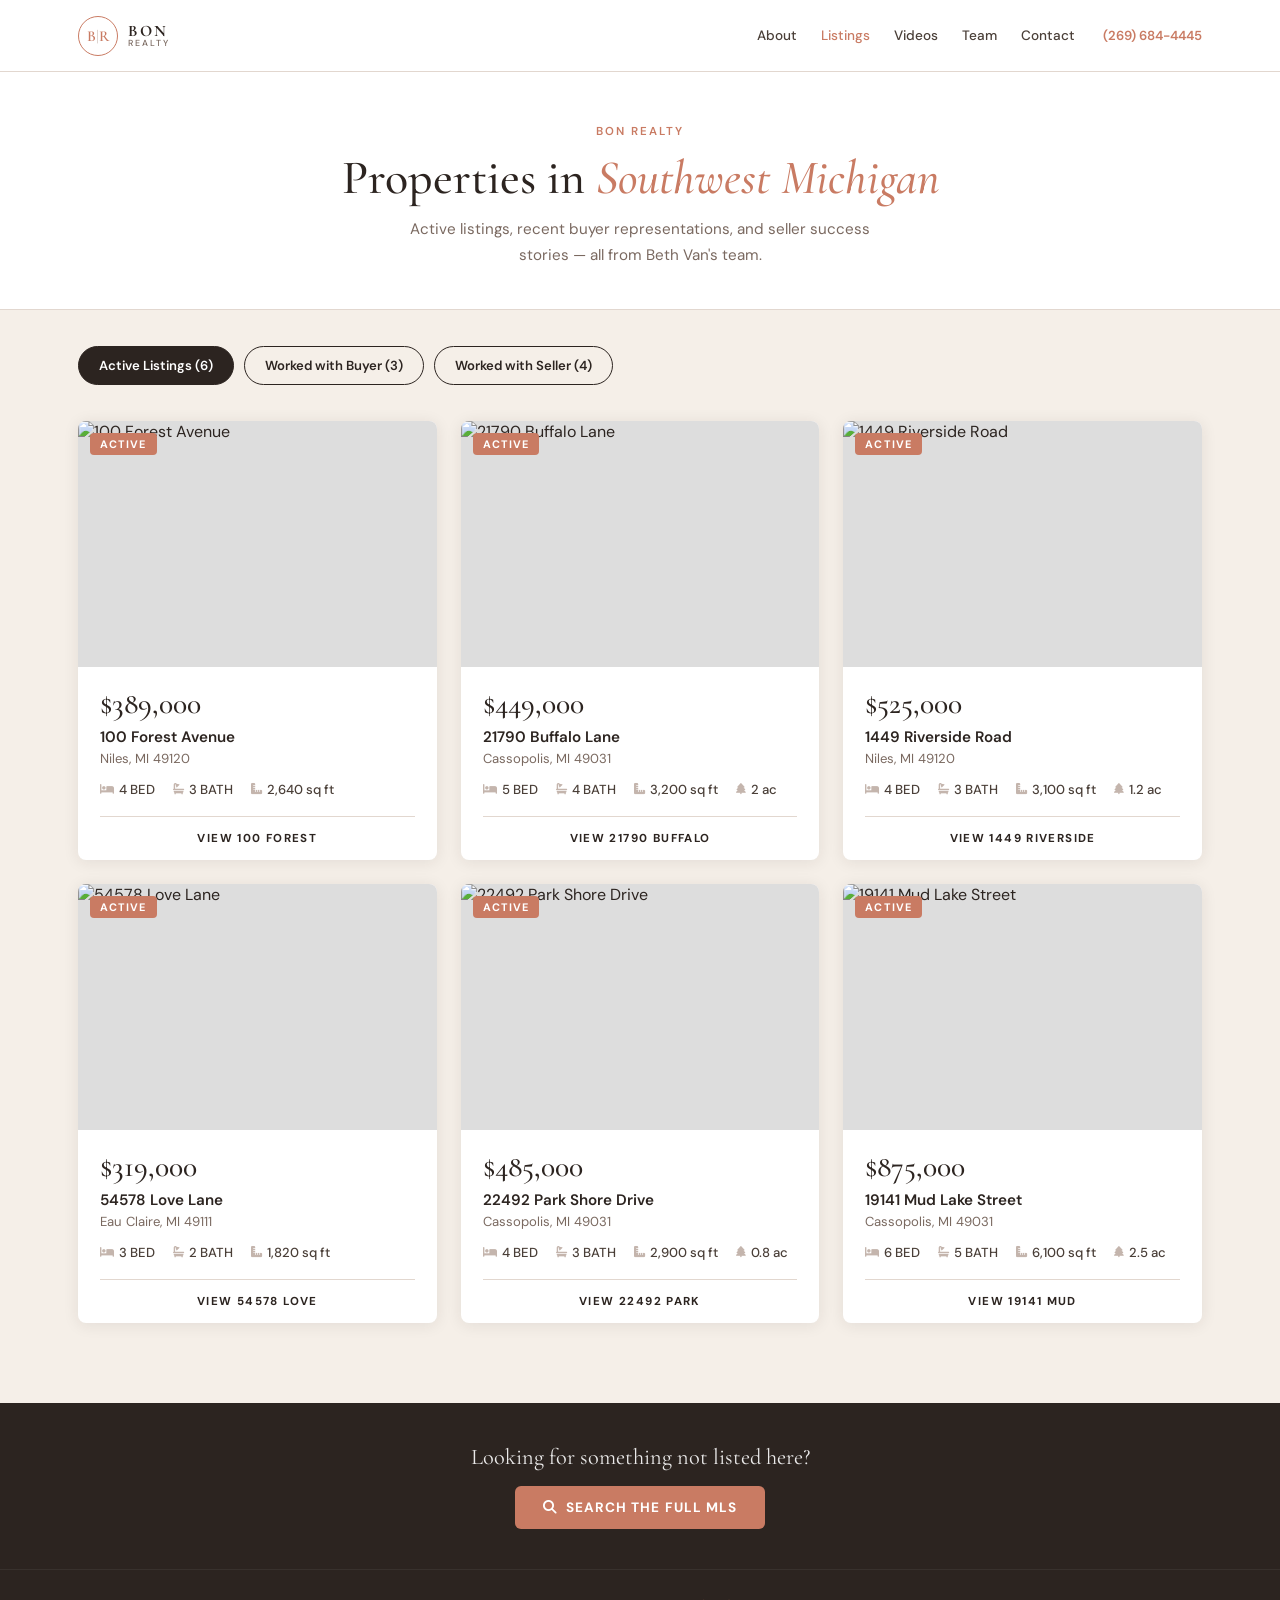
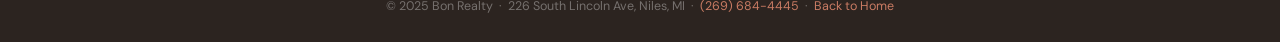
==== listings/index.html @ dad95342 "Add listings section with grid, filters, and detail page Three-tab grid (Active / Buyer / Seller) ma" ====
<!DOCTYPE html>
<html lang="en">
<head>
  <meta charset="UTF-8">
  <meta name="viewport" content="width=device-width, initial-scale=1.0">
  <title>Listings | Bon Realty — Southwest Michigan Real Estate</title>
  <meta name="description" content="Browse active listings and recent transactions from Bon Realty in Southwest Michigan. Beth Van, Broker-Owner.">

  <link rel="preconnect" href="https://fonts.googleapis.com">
  <link rel="preconnect" href="https://fonts.gstatic.com" crossorigin>
  <link href="https://fonts.googleapis.com/css2?family=Cormorant+Garamond:ital,wght@0,400;0,500;0,600;1,400;1,500&family=DM+Sans:wght@300;400;500;600&display=swap" rel="stylesheet">
  <link rel="stylesheet" href="https://cdnjs.cloudflare.com/ajax/libs/font-awesome/6.5.0/css/all.min.css">

  <style>
    /* ── Variables ─────────────────────────────────────────── */
    :root {
      --cream:      #F5EFE8;
      --white:      #FFFFFF;
      --coral:      #C97B63;
      --coral-dark: #B0624A;
      --dark:       #2C2420;
      --dark-mid:   #4A3F38;
      --mid:        #7A6960;
      --light:      #C4B5AD;
      --border:     #E2D7CF;
      --serif:      'Cormorant Garamond', Georgia, serif;
      --sans:       'DM Sans', system-ui, sans-serif;
      --max:        1180px;
      --nav-h:      72px;
      --radius:     8px;
      --shadow:     0 2px 16px rgba(44,36,32,0.09);
      --shadow-hover: 0 8px 36px rgba(44,36,32,0.16);
    }

    *, *::before, *::after { box-sizing: border-box; margin: 0; padding: 0; }
    html { scroll-behavior: smooth; }
    body { font-family: var(--sans); background: var(--cream); color: var(--dark); -webkit-font-smoothing: antialiased; }
    a { text-decoration: none; color: inherit; }
    img { display: block; max-width: 100%; }

    /* ── Nav ─────────────────────────────────────────────────── */
    .site-header {
      position: sticky;
      top: 0;
      z-index: 100;
      background: rgba(255,255,255,0.97);
      border-bottom: 1px solid var(--border);
      height: var(--nav-h);
    }
    .header-inner {
      max-width: var(--max);
      margin: 0 auto;
      padding: 0 28px;
      height: 100%;
      display: flex;
      align-items: center;
      gap: 28px;
    }
    .logo {
      display: flex;
      align-items: center;
      gap: 10px;
      flex-shrink: 0;
    }
    .logo-monogram {
      width: 40px; height: 40px;
      border: 1.5px solid var(--coral);
      border-radius: 50%;
      display: flex; align-items: center; justify-content: center;
      font-family: var(--serif);
      font-size: 0.95rem; font-weight: 600;
      color: var(--coral);
    }
    .logo-monogram span { color: var(--light); font-weight: 300; }
    .logo-text { display: flex; flex-direction: column; line-height: 1; }
    .logo-bon  { font-family: var(--serif); font-size: 1rem; font-weight: 700; letter-spacing: 0.12em; color: var(--dark); }
    .logo-sub  { font-family: var(--sans); font-size: 0.55rem; font-weight: 500; letter-spacing: 0.22em; color: var(--mid); text-transform: uppercase; }
    .nav-links { display: flex; gap: 24px; margin-left: auto; }
    .nav-links a { font-size: 0.85rem; font-weight: 500; color: var(--dark-mid); transition: color .2s; }
    .nav-links a:hover, .nav-links a.active { color: var(--coral); }
    .nav-phone { font-size: 0.82rem; font-weight: 600; color: var(--coral); white-space: nowrap; flex-shrink: 0; }

    /* ── Page Header ─────────────────────────────────────────── */
    .page-hero {
      background: var(--white);
      border-bottom: 1px solid var(--border);
      padding: 52px 28px 40px;
      text-align: center;
    }
    .page-eyebrow {
      font-size: 0.72rem;
      font-weight: 600;
      letter-spacing: 0.18em;
      text-transform: uppercase;
      color: var(--coral);
      margin-bottom: 10px;
    }
    .page-title {
      font-family: var(--serif);
      font-size: clamp(2rem, 4vw, 3rem);
      font-weight: 500;
      color: var(--dark);
      margin-bottom: 10px;
    }
    .page-title em { font-style: italic; color: var(--coral); }
    .page-sub {
      font-size: 0.95rem;
      color: var(--mid);
      max-width: 480px;
      margin: 0 auto;
      line-height: 1.7;
    }

    /* ── Filter Tabs ─────────────────────────────────────────── */
    .filter-bar {
      max-width: var(--max);
      margin: 36px auto 0;
      padding: 0 28px;
      display: flex;
      gap: 10px;
      flex-wrap: wrap;
    }
    .filter-btn {
      padding: 10px 20px;
      border-radius: 40px;
      font-family: var(--sans);
      font-size: 0.82rem;
      font-weight: 600;
      cursor: pointer;
      border: 1.5px solid var(--dark);
      background: transparent;
      color: var(--dark);
      transition: background .2s, color .2s, border-color .2s;
      white-space: nowrap;
    }
    .filter-btn.active {
      background: var(--dark);
      color: var(--white);
      border-color: var(--dark);
    }
    .filter-btn:hover:not(.active) {
      border-color: var(--coral);
      color: var(--coral);
    }

    /* ── Listings Grid ───────────────────────────────────────── */
    .listings-section {
      max-width: var(--max);
      margin: 0 auto;
      padding: 36px 28px 80px;
    }

    .listings-grid {
      display: grid;
      grid-template-columns: repeat(3, 1fr);
      gap: 24px;
    }

    .listing-card {
      background: var(--white);
      border-radius: var(--radius);
      overflow: hidden;
      box-shadow: var(--shadow);
      display: flex;
      flex-direction: column;
      transition: transform .25s cubic-bezier(0.4,0,0.2,1), box-shadow .25s;
      cursor: pointer;
    }
    .listing-card:hover {
      transform: translateY(-4px);
      box-shadow: var(--shadow-hover);
    }

    .card-photo {
      position: relative;
      aspect-ratio: 16/11;
      overflow: hidden;
      background: #ddd;
    }
    .card-photo img {
      width: 100%; height: 100%;
      object-fit: cover;
      transition: transform .4s cubic-bezier(0.4,0,0.2,1);
    }
    .listing-card:hover .card-photo img { transform: scale(1.04); }

    .card-badge {
      position: absolute;
      top: 12px; left: 12px;
      padding: 4px 10px;
      border-radius: 4px;
      font-size: 0.68rem;
      font-weight: 700;
      letter-spacing: 0.1em;
      text-transform: uppercase;
    }
    .badge-active   { background: var(--coral);   color: #fff; }
    .badge-buyer    { background: #5C8A78;         color: #fff; }
    .badge-seller   { background: #7A6B9A;         color: #fff; }

    .card-body {
      padding: 22px 22px 0;
      flex: 1;
    }
    .card-price {
      font-family: var(--serif);
      font-size: 1.85rem;
      font-weight: 500;
      color: var(--dark);
      margin-bottom: 8px;
      line-height: 1;
    }
    .card-address {
      font-size: 0.95rem;
      font-weight: 600;
      color: var(--dark);
      margin-bottom: 3px;
    }
    .card-city {
      font-size: 0.82rem;
      color: var(--mid);
      margin-bottom: 14px;
    }
    .card-details {
      display: flex;
      gap: 18px;
      font-size: 0.82rem;
      font-weight: 500;
      color: var(--dark-mid);
    }
    .card-details span { display: flex; align-items: center; gap: 5px; }
    .card-details i { color: var(--light); font-size: 0.7rem; }

    .card-divider {
      height: 1px;
      background: var(--border);
      margin: 18px 22px 0;
    }

    .card-cta {
      display: block;
      text-align: center;
      padding: 14px 22px;
      font-size: 0.72rem;
      font-weight: 700;
      letter-spacing: 0.12em;
      text-transform: uppercase;
      color: var(--dark);
      transition: background .2s, color .2s;
      border-radius: 0 0 var(--radius) var(--radius);
    }
    .listing-card:hover .card-cta {
      background: var(--coral);
      color: #fff;
    }

    /* No results */
    .no-results {
      grid-column: 1 / -1;
      text-align: center;
      padding: 80px 20px;
      color: var(--mid);
    }
    .no-results p { font-family: var(--serif); font-size: 1.4rem; margin-bottom: 8px; }
    .no-results span { font-size: 0.88rem; }

    /* ── MLS CTA Banner ──────────────────────────────────────── */
    .mls-banner {
      background: var(--dark);
      padding: 40px 28px;
      text-align: center;
    }
    .mls-banner p {
      font-family: var(--serif);
      font-size: 1.4rem;
      color: rgba(255,255,255,0.9);
      margin-bottom: 16px;
    }
    .mls-banner a {
      display: inline-flex;
      align-items: center;
      gap: 8px;
      padding: 13px 28px;
      background: var(--coral);
      color: #fff;
      font-size: 0.85rem;
      font-weight: 700;
      letter-spacing: 0.08em;
      text-transform: uppercase;
      border-radius: 6px;
      transition: background .2s;
    }
    .mls-banner a:hover { background: var(--coral-dark); }

    /* ── Footer ──────────────────────────────────────────────── */
    .site-footer {
      background: var(--dark);
      padding: 28px;
      text-align: center;
      border-top: 1px solid rgba(255,255,255,0.06);
    }
    .site-footer p {
      font-size: 0.78rem;
      color: rgba(255,255,255,0.35);
    }
    .site-footer a { color: var(--coral); }
    .site-footer a:hover { color: #fff; }

    /* ── Responsive ──────────────────────────────────────────── */
    @media (max-width: 900px) {
      .listings-grid { grid-template-columns: repeat(2, 1fr); }
    }
    @media (max-width: 600px) {
      .nav-links, .nav-phone { display: none; }
      .listings-grid { grid-template-columns: 1fr; }
      .filter-bar { gap: 8px; }
      .filter-btn { padding: 8px 14px; font-size: 0.78rem; }
    }
  </style>
</head>
<body>

  <!-- Nav -->
  <header class="site-header">
    <div class="header-inner">
      <a href="../index.html" class="logo">
        <div class="logo-monogram">B<span>|</span>R</div>
        <div class="logo-text">
          <span class="logo-bon">BON</span>
          <span class="logo-sub">REALTY</span>
        </div>
      </a>
      <nav class="nav-links">
        <a href="../index.html#about">About</a>
        <a href="index.html" class="active">Listings</a>
        <a href="../index.html#videos">Videos</a>
        <a href="../index.html#team">Team</a>
        <a href="../index.html#contact">Contact</a>
      </nav>
      <a href="tel:2696844445" class="nav-phone">(269) 684-4445</a>
    </div>
  </header>

  <!-- Page Hero -->
  <div class="page-hero">
    <p class="page-eyebrow">Bon Realty</p>
    <h1 class="page-title">Properties in <em>Southwest Michigan</em></h1>
    <p class="page-sub">Active listings, recent buyer representations, and seller success stories — all from Beth Van's team.</p>
  </div>

  <!-- Filter Tabs -->
  <div class="filter-bar" id="filter-bar">
    <button class="filter-btn active" data-filter="active">Active Listings (<span class="count" data-cat="active">0</span>)</button>
    <button class="filter-btn" data-filter="buyer">Worked with Buyer (<span class="count" data-cat="buyer">0</span>)</button>
    <button class="filter-btn" data-filter="seller">Worked with Seller (<span class="count" data-cat="seller">0</span>)</button>
  </div>

  <!-- Grid -->
  <section class="listings-section">
    <div class="listings-grid" id="listings-grid">
      <!-- Populated by JS -->
    </div>
  </section>

  <!-- Full MLS Search Banner -->
  <div class="mls-banner">
    <p>Looking for something not listed here?</p>
    <a href="https://link.flexmls.com/12jnke8sb572,18" target="_blank">
      <i class="fas fa-search"></i> Search the Full MLS
    </a>
  </div>

  <!-- Footer -->
  <footer class="site-footer">
    <p>&copy; 2025 Bon Realty &nbsp;·&nbsp; 226 South Lincoln Ave, Niles, MI &nbsp;·&nbsp; <a href="tel:2696844445">(269) 684-4445</a> &nbsp;·&nbsp; <a href="../index.html">Back to Home</a></p>
  </footer>

  <!-- Data -->
  <script src="data/listings.js"></script>

  <script>
    /* ── helpers ─────────────────────────────────────────────── */
    function fmt(n) {
      return '$' + Number(n).toLocaleString('en-US');
    }

    function thumb(videoId) {
      return `https://img.youtube.com/vi/${videoId}/mqdefault.jpg`;
    }

    function shortAddr(address) {
      // e.g. "100 Forest Avenue" → "100 Forest"
      const parts = address.split(' ');
      return parts.slice(0, 2).join(' ').toUpperCase();
    }

    function badgeClass(cat) {
      return { active: 'badge-active', buyer: 'badge-buyer', seller: 'badge-seller' }[cat] || '';
    }

    function badgeLabel(cat) {
      return { active: 'Active', buyer: 'Buyer Rep', seller: 'Seller Rep' }[cat] || cat;
    }

    /* ── render ──────────────────────────────────────────────── */
    let currentFilter = 'active';

    function renderGrid(filter) {
      const grid = document.getElementById('listings-grid');
      const filtered = LISTINGS.filter(l => l.category === filter);

      if (!filtered.length) {
        grid.innerHTML = `
          <div class="no-results">
            <p>No listings in this category yet.</p>
            <span>Check back soon — Beth's portfolio is always growing.</span>
          </div>`;
        return;
      }

      grid.innerHTML = filtered.map(l => {
        const imgSrc = l.videoId ? thumb(l.videoId) : '';
        const imgTag = imgSrc
          ? `<img src="${imgSrc}" alt="${l.address}" loading="lazy">`
          : `<div style="width:100%;height:100%;background:var(--border);display:flex;align-items:center;justify-content:center;color:var(--light)"><i class="fas fa-home" style="font-size:2rem"></i></div>`;

        const acresNote = l.acres ? `<span><i class="fas fa-tree"></i>${l.acres} ac</span>` : '';

        return `
          <article class="listing-card" onclick="location.href='detail.html?id=${l.id}'">
            <div class="card-photo">
              ${imgTag}
              <span class="card-badge ${badgeClass(l.category)}">${badgeLabel(l.category)}</span>
            </div>
            <div class="card-body">
              <div class="card-price">${fmt(l.price)}</div>
              <div class="card-address">${l.address}</div>
              <div class="card-city">${l.city}, ${l.state} ${l.zip}</div>
              <div class="card-details">
                <span><i class="fas fa-bed"></i>${l.beds} BED</span>
                <span><i class="fas fa-bath"></i>${l.baths} BATH</span>
                ${l.sqft ? `<span><i class="fas fa-ruler-combined"></i>${l.sqft.toLocaleString()} sq ft</span>` : ''}
                ${acresNote}
              </div>
            </div>
            <div class="card-divider"></div>
            <span class="card-cta">View ${shortAddr(l.address)}</span>
          </article>`;
      }).join('');

      /* fade in */
      requestAnimationFrame(() => {
        grid.querySelectorAll('.listing-card').forEach((card, i) => {
          card.style.opacity = '0';
          card.style.transform = 'translateY(16px)';
          setTimeout(() => {
            card.style.transition = 'opacity .4s ease, transform .4s ease';
            card.style.opacity = '1';
            card.style.transform = 'translateY(0)';
          }, i * 60);
        });
      });
    }

    function updateCounts() {
      document.querySelectorAll('.count[data-cat]').forEach(el => {
        const cat = el.dataset.cat;
        el.textContent = LISTINGS.filter(l => l.category === cat).length;
      });
    }

    /* ── filters ─────────────────────────────────────────────── */
    document.getElementById('filter-bar').addEventListener('click', e => {
      const btn = e.target.closest('.filter-btn');
      if (!btn) return;
      document.querySelectorAll('.filter-btn').forEach(b => b.classList.remove('active'));
      btn.classList.add('active');
      currentFilter = btn.dataset.filter;
      renderGrid(currentFilter);
    });

    /* ── init ────────────────────────────────────────────────── */
    updateCounts();
    renderGrid(currentFilter);
  </script>
</body>
</html>
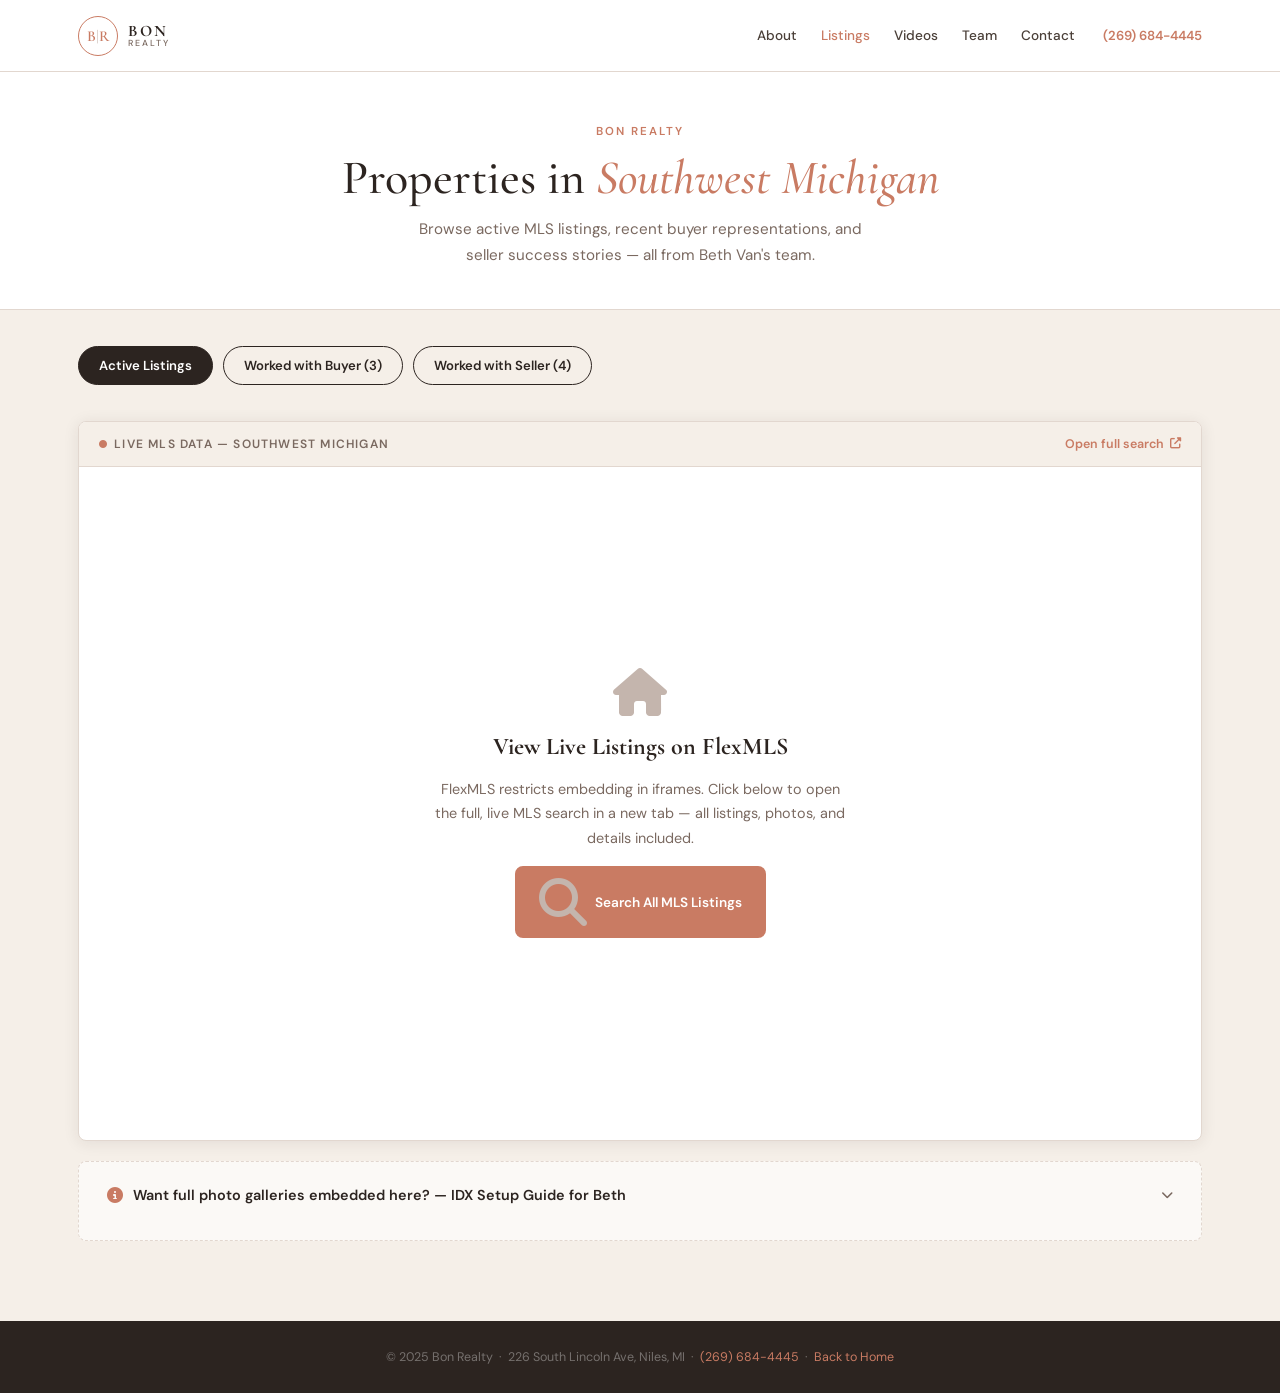
==== commit 54548b3d: "Swap Active Listings tab to FlexMLS iframe embed with IDX fallback Active tab now embeds the FlexMLS" ====
--- a/listings/index.html
+++ b/listings/index.html
@@ -12,7 +12,6 @@
   <link rel="stylesheet" href="https://cdnjs.cloudflare.com/ajax/libs/font-awesome/6.5.0/css/all.min.css">
 
   <style>
-    /* ── Variables ─────────────────────────────────────────── */
     :root {
       --cream:      #F5EFE8;
       --white:      #FFFFFF;
@@ -40,36 +39,22 @@
 
     /* ── Nav ─────────────────────────────────────────────────── */
     .site-header {
-      position: sticky;
-      top: 0;
-      z-index: 100;
+      position: sticky; top: 0; z-index: 100;
       background: rgba(255,255,255,0.97);
       border-bottom: 1px solid var(--border);
       height: var(--nav-h);
     }
     .header-inner {
-      max-width: var(--max);
-      margin: 0 auto;
-      padding: 0 28px;
-      height: 100%;
-      display: flex;
-      align-items: center;
-      gap: 28px;
-    }
-    .logo {
-      display: flex;
-      align-items: center;
-      gap: 10px;
-      flex-shrink: 0;
-    }
+      max-width: var(--max); margin: 0 auto;
+      padding: 0 28px; height: 100%;
+      display: flex; align-items: center; gap: 28px;
+    }
+    .logo { display: flex; align-items: center; gap: 10px; flex-shrink: 0; }
     .logo-monogram {
       width: 40px; height: 40px;
-      border: 1.5px solid var(--coral);
-      border-radius: 50%;
+      border: 1.5px solid var(--coral); border-radius: 50%;
       display: flex; align-items: center; justify-content: center;
-      font-family: var(--serif);
-      font-size: 0.95rem; font-weight: 600;
-      color: var(--coral);
+      font-family: var(--serif); font-size: 0.95rem; font-weight: 600; color: var(--coral);
     }
     .logo-monogram span { color: var(--light); font-weight: 300; }
     .logo-text { display: flex; flex-direction: column; line-height: 1; }
@@ -87,234 +72,194 @@
       padding: 52px 28px 40px;
       text-align: center;
     }
-    .page-eyebrow {
-      font-size: 0.72rem;
-      font-weight: 600;
-      letter-spacing: 0.18em;
-      text-transform: uppercase;
-      color: var(--coral);
-      margin-bottom: 10px;
-    }
-    .page-title {
-      font-family: var(--serif);
-      font-size: clamp(2rem, 4vw, 3rem);
-      font-weight: 500;
-      color: var(--dark);
-      margin-bottom: 10px;
-    }
+    .page-eyebrow { font-size: 0.72rem; font-weight: 600; letter-spacing: 0.18em; text-transform: uppercase; color: var(--coral); margin-bottom: 10px; }
+    .page-title { font-family: var(--serif); font-size: clamp(2rem, 4vw, 3rem); font-weight: 500; color: var(--dark); margin-bottom: 10px; }
     .page-title em { font-style: italic; color: var(--coral); }
-    .page-sub {
-      font-size: 0.95rem;
-      color: var(--mid);
-      max-width: 480px;
-      margin: 0 auto;
-      line-height: 1.7;
-    }
+    .page-sub { font-size: 0.95rem; color: var(--mid); max-width: 480px; margin: 0 auto; line-height: 1.7; }
 
     /* ── Filter Tabs ─────────────────────────────────────────── */
     .filter-bar {
-      max-width: var(--max);
-      margin: 36px auto 0;
-      padding: 0 28px;
-      display: flex;
-      gap: 10px;
-      flex-wrap: wrap;
+      max-width: var(--max); margin: 36px auto 0; padding: 0 28px;
+      display: flex; gap: 10px; flex-wrap: wrap;
     }
     .filter-btn {
-      padding: 10px 20px;
-      border-radius: 40px;
-      font-family: var(--sans);
-      font-size: 0.82rem;
-      font-weight: 600;
-      cursor: pointer;
-      border: 1.5px solid var(--dark);
-      background: transparent;
-      color: var(--dark);
+      padding: 10px 20px; border-radius: 40px;
+      font-family: var(--sans); font-size: 0.82rem; font-weight: 600;
+      cursor: pointer; border: 1.5px solid var(--dark);
+      background: transparent; color: var(--dark);
       transition: background .2s, color .2s, border-color .2s;
       white-space: nowrap;
     }
-    .filter-btn.active {
-      background: var(--dark);
-      color: var(--white);
-      border-color: var(--dark);
-    }
-    .filter-btn:hover:not(.active) {
-      border-color: var(--coral);
-      color: var(--coral);
-    }
-
-    /* ── Listings Grid ───────────────────────────────────────── */
-    .listings-section {
-      max-width: var(--max);
-      margin: 0 auto;
-      padding: 36px 28px 80px;
-    }
-
+    .filter-btn.active { background: var(--dark); color: var(--white); border-color: var(--dark); }
+    .filter-btn:hover:not(.active) { border-color: var(--coral); color: var(--coral); }
+
+    /* ── Main Container ──────────────────────────────────────── */
+    .listings-section { max-width: var(--max); margin: 0 auto; padding: 36px 28px 80px; }
+
+    /* ── Active Listings — FlexMLS embed panel ───────────────── */
+    #active-panel { display: block; }
+    #cards-panel  { display: none;  }
+
+    .flexmls-wrap {
+      background: var(--white);
+      border: 1px solid var(--border);
+      border-radius: var(--radius);
+      overflow: hidden;
+      box-shadow: var(--shadow);
+      min-height: 720px;
+      display: flex;
+      flex-direction: column;
+    }
+
+    .flexmls-topbar {
+      display: flex;
+      align-items: center;
+      justify-content: space-between;
+      gap: 12px;
+      padding: 14px 20px;
+      background: var(--cream);
+      border-bottom: 1px solid var(--border);
+      flex-wrap: wrap;
+    }
+    .flexmls-label {
+      font-size: 0.75rem; font-weight: 600;
+      letter-spacing: 0.1em; text-transform: uppercase;
+      color: var(--mid);
+      display: flex; align-items: center; gap: 6px;
+    }
+    .flexmls-label i { color: var(--coral); }
+    .flexmls-open-link {
+      display: inline-flex; align-items: center; gap: 6px;
+      font-size: 0.78rem; font-weight: 600; color: var(--coral);
+      transition: color .2s;
+    }
+    .flexmls-open-link:hover { color: var(--coral-dark); }
+
+    #flexmls-iframe {
+      flex: 1;
+      width: 100%;
+      min-height: 680px;
+      border: none;
+    }
+
+    /* Fallback shown if iframe is blocked */
+    .iframe-fallback {
+      display: none;
+      flex: 1;
+      flex-direction: column;
+      align-items: center;
+      justify-content: center;
+      text-align: center;
+      padding: 60px 28px;
+      gap: 16px;
+    }
+    .iframe-fallback.show { display: flex; }
+    .iframe-fallback i { font-size: 3rem; color: var(--light); }
+    .iframe-fallback h3 { font-family: var(--serif); font-size: 1.5rem; }
+    .iframe-fallback p { color: var(--mid); font-size: 0.9rem; max-width: 420px; line-height: 1.7; }
+    .iframe-fallback a {
+      display: inline-flex; align-items: center; gap: 8px;
+      padding: 12px 24px; background: var(--coral); color: #fff;
+      border-radius: var(--radius); font-size: 0.85rem; font-weight: 600;
+      transition: background .2s;
+    }
+    .iframe-fallback a:hover { background: var(--coral-dark); }
+
+    /* ── IDX Setup Info Box ──────────────────────────────────── */
+    .idx-info {
+      margin-top: 20px;
+      border: 1.5px dashed var(--border);
+      border-radius: var(--radius);
+      padding: 24px 28px;
+      background: rgba(255,255,255,0.6);
+    }
+    .idx-info-header {
+      display: flex; align-items: center; gap: 10px;
+      margin-bottom: 12px;
+      cursor: pointer;
+      user-select: none;
+    }
+    .idx-info-header i.icon { color: var(--coral); }
+    .idx-info-header h4 { font-size: 0.9rem; font-weight: 600; flex: 1; }
+    .idx-info-header .toggle { color: var(--mid); font-size: 0.75rem; transition: transform .2s; }
+    .idx-info-header.open .toggle { transform: rotate(180deg); }
+    .idx-info-body { display: none; }
+    .idx-info-body.open { display: block; }
+    .idx-info-body p { font-size: 0.85rem; color: var(--dark-mid); line-height: 1.7; margin-bottom: 10px; }
+    .idx-info-body ol { padding-left: 18px; }
+    .idx-info-body ol li { font-size: 0.85rem; color: var(--dark-mid); line-height: 1.7; margin-bottom: 4px; }
+    .idx-info-body code {
+      font-size: 0.8rem; background: var(--cream);
+      border: 1px solid var(--border); border-radius: 4px;
+      padding: 2px 6px; font-family: monospace;
+    }
+    .idx-placeholder {
+      margin-top: 12px;
+      background: var(--cream);
+      border: 1px solid var(--border);
+      border-radius: var(--radius);
+      padding: 14px 16px;
+      font-size: 0.8rem;
+      font-family: monospace;
+      color: var(--mid);
+      white-space: pre-wrap;
+    }
+
+    /* ── Card Grid (buyer/seller) ────────────────────────────── */
     .listings-grid {
       display: grid;
       grid-template-columns: repeat(3, 1fr);
       gap: 24px;
     }
-
     .listing-card {
-      background: var(--white);
-      border-radius: var(--radius);
-      overflow: hidden;
-      box-shadow: var(--shadow);
-      display: flex;
-      flex-direction: column;
+      background: var(--white); border-radius: var(--radius); overflow: hidden;
+      box-shadow: var(--shadow); display: flex; flex-direction: column;
       transition: transform .25s cubic-bezier(0.4,0,0.2,1), box-shadow .25s;
       cursor: pointer;
     }
-    .listing-card:hover {
-      transform: translateY(-4px);
-      box-shadow: var(--shadow-hover);
-    }
-
-    .card-photo {
-      position: relative;
-      aspect-ratio: 16/11;
-      overflow: hidden;
-      background: #ddd;
-    }
-    .card-photo img {
-      width: 100%; height: 100%;
-      object-fit: cover;
-      transition: transform .4s cubic-bezier(0.4,0,0.2,1);
-    }
+    .listing-card:hover { transform: translateY(-4px); box-shadow: var(--shadow-hover); }
+    .card-photo { position: relative; aspect-ratio: 16/11; overflow: hidden; background: #ddd; }
+    .card-photo img { width: 100%; height: 100%; object-fit: cover; transition: transform .4s cubic-bezier(0.4,0,0.2,1); }
     .listing-card:hover .card-photo img { transform: scale(1.04); }
-
     .card-badge {
-      position: absolute;
-      top: 12px; left: 12px;
-      padding: 4px 10px;
-      border-radius: 4px;
-      font-size: 0.68rem;
-      font-weight: 700;
-      letter-spacing: 0.1em;
-      text-transform: uppercase;
-    }
-    .badge-active   { background: var(--coral);   color: #fff; }
-    .badge-buyer    { background: #5C8A78;         color: #fff; }
-    .badge-seller   { background: #7A6B9A;         color: #fff; }
-
-    .card-body {
-      padding: 22px 22px 0;
-      flex: 1;
-    }
-    .card-price {
-      font-family: var(--serif);
-      font-size: 1.85rem;
-      font-weight: 500;
-      color: var(--dark);
-      margin-bottom: 8px;
-      line-height: 1;
-    }
-    .card-address {
-      font-size: 0.95rem;
-      font-weight: 600;
-      color: var(--dark);
-      margin-bottom: 3px;
-    }
-    .card-city {
-      font-size: 0.82rem;
-      color: var(--mid);
-      margin-bottom: 14px;
-    }
-    .card-details {
-      display: flex;
-      gap: 18px;
-      font-size: 0.82rem;
-      font-weight: 500;
-      color: var(--dark-mid);
-    }
+      position: absolute; top: 12px; left: 12px;
+      padding: 4px 10px; border-radius: 4px;
+      font-size: 0.68rem; font-weight: 700; letter-spacing: 0.1em; text-transform: uppercase;
+    }
+    .badge-active  { background: var(--coral); color: #fff; }
+    .badge-buyer   { background: #5C8A78;      color: #fff; }
+    .badge-seller  { background: #7A6B9A;      color: #fff; }
+    .card-body { padding: 22px 22px 0; flex: 1; }
+    .card-price { font-family: var(--serif); font-size: 1.85rem; font-weight: 500; color: var(--dark); margin-bottom: 8px; line-height: 1; }
+    .card-address { font-size: 0.95rem; font-weight: 600; color: var(--dark); margin-bottom: 3px; }
+    .card-city { font-size: 0.82rem; color: var(--mid); margin-bottom: 14px; }
+    .card-details { display: flex; gap: 18px; font-size: 0.82rem; font-weight: 500; color: var(--dark-mid); flex-wrap: wrap; }
     .card-details span { display: flex; align-items: center; gap: 5px; }
     .card-details i { color: var(--light); font-size: 0.7rem; }
-
-    .card-divider {
-      height: 1px;
-      background: var(--border);
-      margin: 18px 22px 0;
-    }
-
+    .card-divider { height: 1px; background: var(--border); margin: 18px 22px 0; }
     .card-cta {
-      display: block;
-      text-align: center;
-      padding: 14px 22px;
-      font-size: 0.72rem;
-      font-weight: 700;
-      letter-spacing: 0.12em;
-      text-transform: uppercase;
-      color: var(--dark);
-      transition: background .2s, color .2s;
+      display: block; text-align: center; padding: 14px 22px;
+      font-size: 0.72rem; font-weight: 700; letter-spacing: 0.12em; text-transform: uppercase;
+      color: var(--dark); transition: background .2s, color .2s;
       border-radius: 0 0 var(--radius) var(--radius);
     }
-    .listing-card:hover .card-cta {
-      background: var(--coral);
-      color: #fff;
-    }
-
-    /* No results */
-    .no-results {
-      grid-column: 1 / -1;
-      text-align: center;
-      padding: 80px 20px;
-      color: var(--mid);
-    }
+    .listing-card:hover .card-cta { background: var(--coral); color: #fff; }
+    .no-results { grid-column: 1 / -1; text-align: center; padding: 80px 20px; color: var(--mid); }
     .no-results p { font-family: var(--serif); font-size: 1.4rem; margin-bottom: 8px; }
-    .no-results span { font-size: 0.88rem; }
-
-    /* ── MLS CTA Banner ──────────────────────────────────────── */
-    .mls-banner {
-      background: var(--dark);
-      padding: 40px 28px;
-      text-align: center;
-    }
-    .mls-banner p {
-      font-family: var(--serif);
-      font-size: 1.4rem;
-      color: rgba(255,255,255,0.9);
-      margin-bottom: 16px;
-    }
-    .mls-banner a {
-      display: inline-flex;
-      align-items: center;
-      gap: 8px;
-      padding: 13px 28px;
-      background: var(--coral);
-      color: #fff;
-      font-size: 0.85rem;
-      font-weight: 700;
-      letter-spacing: 0.08em;
-      text-transform: uppercase;
-      border-radius: 6px;
-      transition: background .2s;
-    }
-    .mls-banner a:hover { background: var(--coral-dark); }
 
     /* ── Footer ──────────────────────────────────────────────── */
-    .site-footer {
-      background: var(--dark);
-      padding: 28px;
-      text-align: center;
-      border-top: 1px solid rgba(255,255,255,0.06);
-    }
-    .site-footer p {
-      font-size: 0.78rem;
-      color: rgba(255,255,255,0.35);
-    }
+    .site-footer { background: var(--dark); padding: 28px; text-align: center; }
+    .site-footer p { font-size: 0.78rem; color: rgba(255,255,255,0.35); }
     .site-footer a { color: var(--coral); }
     .site-footer a:hover { color: #fff; }
 
     /* ── Responsive ──────────────────────────────────────────── */
-    @media (max-width: 900px) {
-      .listings-grid { grid-template-columns: repeat(2, 1fr); }
-    }
+    @media (max-width: 900px) { .listings-grid { grid-template-columns: repeat(2, 1fr); } }
     @media (max-width: 600px) {
       .nav-links, .nav-phone { display: none; }
       .listings-grid { grid-template-columns: 1fr; }
-      .filter-bar { gap: 8px; }
       .filter-btn { padding: 8px 14px; font-size: 0.78rem; }
+      #flexmls-iframe { min-height: 520px; }
     }
   </style>
 </head>
@@ -341,71 +286,134 @@
     </div>
   </header>
 
-  <!-- Page Hero -->
+  <!-- Page Header -->
   <div class="page-hero">
     <p class="page-eyebrow">Bon Realty</p>
     <h1 class="page-title">Properties in <em>Southwest Michigan</em></h1>
-    <p class="page-sub">Active listings, recent buyer representations, and seller success stories — all from Beth Van's team.</p>
+    <p class="page-sub">Browse active MLS listings, recent buyer representations, and seller success stories — all from Beth Van's team.</p>
   </div>
 
   <!-- Filter Tabs -->
   <div class="filter-bar" id="filter-bar">
-    <button class="filter-btn active" data-filter="active">Active Listings (<span class="count" data-cat="active">0</span>)</button>
-    <button class="filter-btn" data-filter="buyer">Worked with Buyer (<span class="count" data-cat="buyer">0</span>)</button>
-    <button class="filter-btn" data-filter="seller">Worked with Seller (<span class="count" data-cat="seller">0</span>)</button>
+    <button class="filter-btn active" data-filter="active">Active Listings</button>
+    <button class="filter-btn" data-filter="buyer">Worked with Buyer (<span id="buyer-count">0</span>)</button>
+    <button class="filter-btn" data-filter="seller">Worked with Seller (<span id="seller-count">0</span>)</button>
   </div>
 
-  <!-- Grid -->
   <section class="listings-section">
-    <div class="listings-grid" id="listings-grid">
-      <!-- Populated by JS -->
+
+    <!-- ── ACTIVE: FlexMLS embed ───────────────────────────────── -->
+    <div id="active-panel">
+      <div class="flexmls-wrap">
+        <div class="flexmls-topbar">
+          <span class="flexmls-label">
+            <i class="fas fa-circle" style="font-size:0.5rem"></i>
+            Live MLS Data — Southwest Michigan
+          </span>
+          <a href="https://link.flexmls.com/12jnke8sb572,18" target="_blank" class="flexmls-open-link">
+            Open full search <i class="fas fa-external-link-alt" style="font-size:0.7rem"></i>
+          </a>
+        </div>
+
+        <!-- The iframe: tries to embed the FlexMLS shared search -->
+        <iframe
+          id="flexmls-iframe"
+          src="https://link.flexmls.com/12jnke8sb572,18"
+          title="Bon Realty MLS Listings"
+          loading="lazy"
+          sandbox="allow-scripts allow-same-origin allow-forms allow-popups allow-popups-to-escape-sandbox"
+        ></iframe>
+
+        <!-- Shown by JS if iframe fails to load content -->
+        <div class="iframe-fallback" id="iframe-fallback">
+          <i class="fas fa-home"></i>
+          <h3>View Live Listings on FlexMLS</h3>
+          <p>
+            FlexMLS restricts embedding in iframes. Click below to open the full,
+            live MLS search in a new tab — all listings, photos, and details included.
+          </p>
+          <a href="https://link.flexmls.com/12jnke8sb572,18" target="_blank">
+            <i class="fas fa-search"></i> Search All MLS Listings
+          </a>
+        </div>
+      </div>
+
+      <!-- IDX Setup Accordion -->
+      <div class="idx-info">
+        <div class="idx-info-header" id="idx-toggle">
+          <i class="fas fa-info-circle icon"></i>
+          <h4>Want full photo galleries embedded here? — IDX Setup Guide for Beth</h4>
+          <i class="fas fa-chevron-down toggle"></i>
+        </div>
+        <div class="idx-info-body" id="idx-body">
+          <p>
+            An <strong>IDX (Internet Data Exchange)</strong> feed gives your website licensed access to full MLS listing data including all photos, updated automatically. Here's how to get it set up:
+          </p>
+          <ol>
+            <li>Contact your MLS board (Southwest Michigan MLS / Michigan Regional MLS) and request <strong>IDX authorization</strong> for your website. This is standard — most boards approve it.</li>
+            <li>Ask FlexMLS for your <strong>IDX embed credentials</strong> or sign up for a FlexMLS IDX widget plan. Alternatively, services like <strong>iHomeFinder</strong> or <strong>IDX Broker</strong> plug directly into FlexMLS.</li>
+            <li>Once you have the embed code, replace the placeholder comment below in <code>listings/index.html</code> with your real IDX widget code — the listings and photos will appear automatically.</li>
+          </ol>
+          <p>Replace the <code>&lt;iframe&gt;</code> above with your IDX widget embed code. It will look something like this:</p>
+          <div class="idx-placeholder">&lt;!-- PASTE YOUR IDX WIDGET CODE HERE --&gt;
+&lt;script src="https://your-idx-provider.com/widget.js"
+        data-agent-id="YOUR_AGENT_ID"&gt;
+&lt;/script&gt;</div>
+        </div>
+      </div>
     </div>
+
+    <!-- ── BUYER / SELLER: styled card grid ───────────────────── -->
+    <div id="cards-panel">
+      <div class="listings-grid" id="listings-grid"></div>
+    </div>
+
   </section>
-
-  <!-- Full MLS Search Banner -->
-  <div class="mls-banner">
-    <p>Looking for something not listed here?</p>
-    <a href="https://link.flexmls.com/12jnke8sb572,18" target="_blank">
-      <i class="fas fa-search"></i> Search the Full MLS
-    </a>
-  </div>
 
   <!-- Footer -->
   <footer class="site-footer">
     <p>&copy; 2025 Bon Realty &nbsp;·&nbsp; 226 South Lincoln Ave, Niles, MI &nbsp;·&nbsp; <a href="tel:2696844445">(269) 684-4445</a> &nbsp;·&nbsp; <a href="../index.html">Back to Home</a></p>
   </footer>
 
-  <!-- Data -->
   <script src="data/listings.js"></script>
-
   <script>
-    /* ── helpers ─────────────────────────────────────────────── */
-    function fmt(n) {
-      return '$' + Number(n).toLocaleString('en-US');
-    }
-
-    function thumb(videoId) {
-      return `https://img.youtube.com/vi/${videoId}/mqdefault.jpg`;
-    }
-
-    function shortAddr(address) {
-      // e.g. "100 Forest Avenue" → "100 Forest"
-      const parts = address.split(' ');
-      return parts.slice(0, 2).join(' ').toUpperCase();
-    }
-
-    function badgeClass(cat) {
-      return { active: 'badge-active', buyer: 'badge-buyer', seller: 'badge-seller' }[cat] || '';
-    }
-
-    function badgeLabel(cat) {
-      return { active: 'Active', buyer: 'Buyer Rep', seller: 'Seller Rep' }[cat] || cat;
-    }
-
-    /* ── render ──────────────────────────────────────────────── */
+    /* ── Helpers ─────────────────────────────────────────────── */
+    const fmt  = n => '$' + Number(n).toLocaleString('en-US');
+    const thumb = id => `https://img.youtube.com/vi/${id}/mqdefault.jpg`;
+    const shortAddr = addr => addr.split(' ').slice(0, 2).join(' ').toUpperCase();
+    const badgeClass = c => ({ active:'badge-active', buyer:'badge-buyer', seller:'badge-seller' }[c] || '');
+    const badgeLabel = c => ({ active:'Active', buyer:'Buyer Rep', seller:'Seller Rep' }[c] || c);
+
+    /* ── Update counts ───────────────────────────────────────── */
+    document.getElementById('buyer-count').textContent  = LISTINGS.filter(l => l.category === 'buyer').length;
+    document.getElementById('seller-count').textContent = LISTINGS.filter(l => l.category === 'seller').length;
+
+    /* ── Iframe load detection ───────────────────────────────── */
+    /* FlexMLS may block embedding — detect and show fallback */
+    const iframe = document.getElementById('flexmls-iframe');
+    const fallback = document.getElementById('iframe-fallback');
+
+    function showFallback() {
+      iframe.style.display = 'none';
+      fallback.classList.add('show');
+    }
+
+    iframe.addEventListener('load', () => {
+      try {
+        /* If cross-origin block, contentDocument will throw */
+        const doc = iframe.contentDocument || iframe.contentWindow?.document;
+        if (!doc || doc.body.innerHTML.trim() === '') showFallback();
+      } catch {
+        showFallback();
+      }
+    });
+    /* Also show fallback if iframe errors */
+    iframe.addEventListener('error', showFallback);
+
+    /* ── Render card grid ────────────────────────────────────── */
     let currentFilter = 'active';
 
-    function renderGrid(filter) {
+    function renderCards(filter) {
       const grid = document.getElementById('listings-grid');
       const filtered = LISTINGS.filter(l => l.category === filter);
 
@@ -419,9 +427,8 @@
       }
 
       grid.innerHTML = filtered.map(l => {
-        const imgSrc = l.videoId ? thumb(l.videoId) : '';
-        const imgTag = imgSrc
-          ? `<img src="${imgSrc}" alt="${l.address}" loading="lazy">`
+        const imgTag = l.videoId
+          ? `<img src="${thumb(l.videoId)}" alt="${l.address}" loading="lazy">`
           : `<div style="width:100%;height:100%;background:var(--border);display:flex;align-items:center;justify-content:center;color:var(--light)"><i class="fas fa-home" style="font-size:2rem"></i></div>`;
 
         const acresNote = l.acres ? `<span><i class="fas fa-tree"></i>${l.acres} ac</span>` : '';
@@ -448,7 +455,7 @@
           </article>`;
       }).join('');
 
-      /* fade in */
+      /* staggered fade-in */
       requestAnimationFrame(() => {
         grid.querySelectorAll('.listing-card').forEach((card, i) => {
           card.style.opacity = '0';
@@ -462,26 +469,40 @@
       });
     }
 
-    function updateCounts() {
-      document.querySelectorAll('.count[data-cat]').forEach(el => {
-        const cat = el.dataset.cat;
-        el.textContent = LISTINGS.filter(l => l.category === cat).length;
-      });
-    }
-
-    /* ── filters ─────────────────────────────────────────────── */
+    /* ── Filter switching ────────────────────────────────────── */
+    const activePanel = document.getElementById('active-panel');
+    const cardsPanel  = document.getElementById('cards-panel');
+
+    function switchFilter(filter) {
+      document.querySelectorAll('.filter-btn').forEach(b => b.classList.remove('active'));
+      document.querySelector(`[data-filter="${filter}"]`).classList.add('active');
+      currentFilter = filter;
+
+      if (filter === 'active') {
+        activePanel.style.display = 'block';
+        cardsPanel.style.display  = 'none';
+      } else {
+        activePanel.style.display = 'none';
+        cardsPanel.style.display  = 'block';
+        renderCards(filter);
+      }
+    }
+
     document.getElementById('filter-bar').addEventListener('click', e => {
       const btn = e.target.closest('.filter-btn');
-      if (!btn) return;
-      document.querySelectorAll('.filter-btn').forEach(b => b.classList.remove('active'));
-      btn.classList.add('active');
-      currentFilter = btn.dataset.filter;
-      renderGrid(currentFilter);
+      if (btn) switchFilter(btn.dataset.filter);
     });
 
-    /* ── init ────────────────────────────────────────────────── */
-    updateCounts();
-    renderGrid(currentFilter);
+    /* ── IDX accordion ───────────────────────────────────────── */
+    document.getElementById('idx-toggle').addEventListener('click', () => {
+      const header = document.getElementById('idx-toggle');
+      const body   = document.getElementById('idx-body');
+      header.classList.toggle('open');
+      body.classList.toggle('open');
+    });
+
+    /* ── Init ────────────────────────────────────────────────── */
+    switchFilter('active');
   </script>
 </body>
 </html>
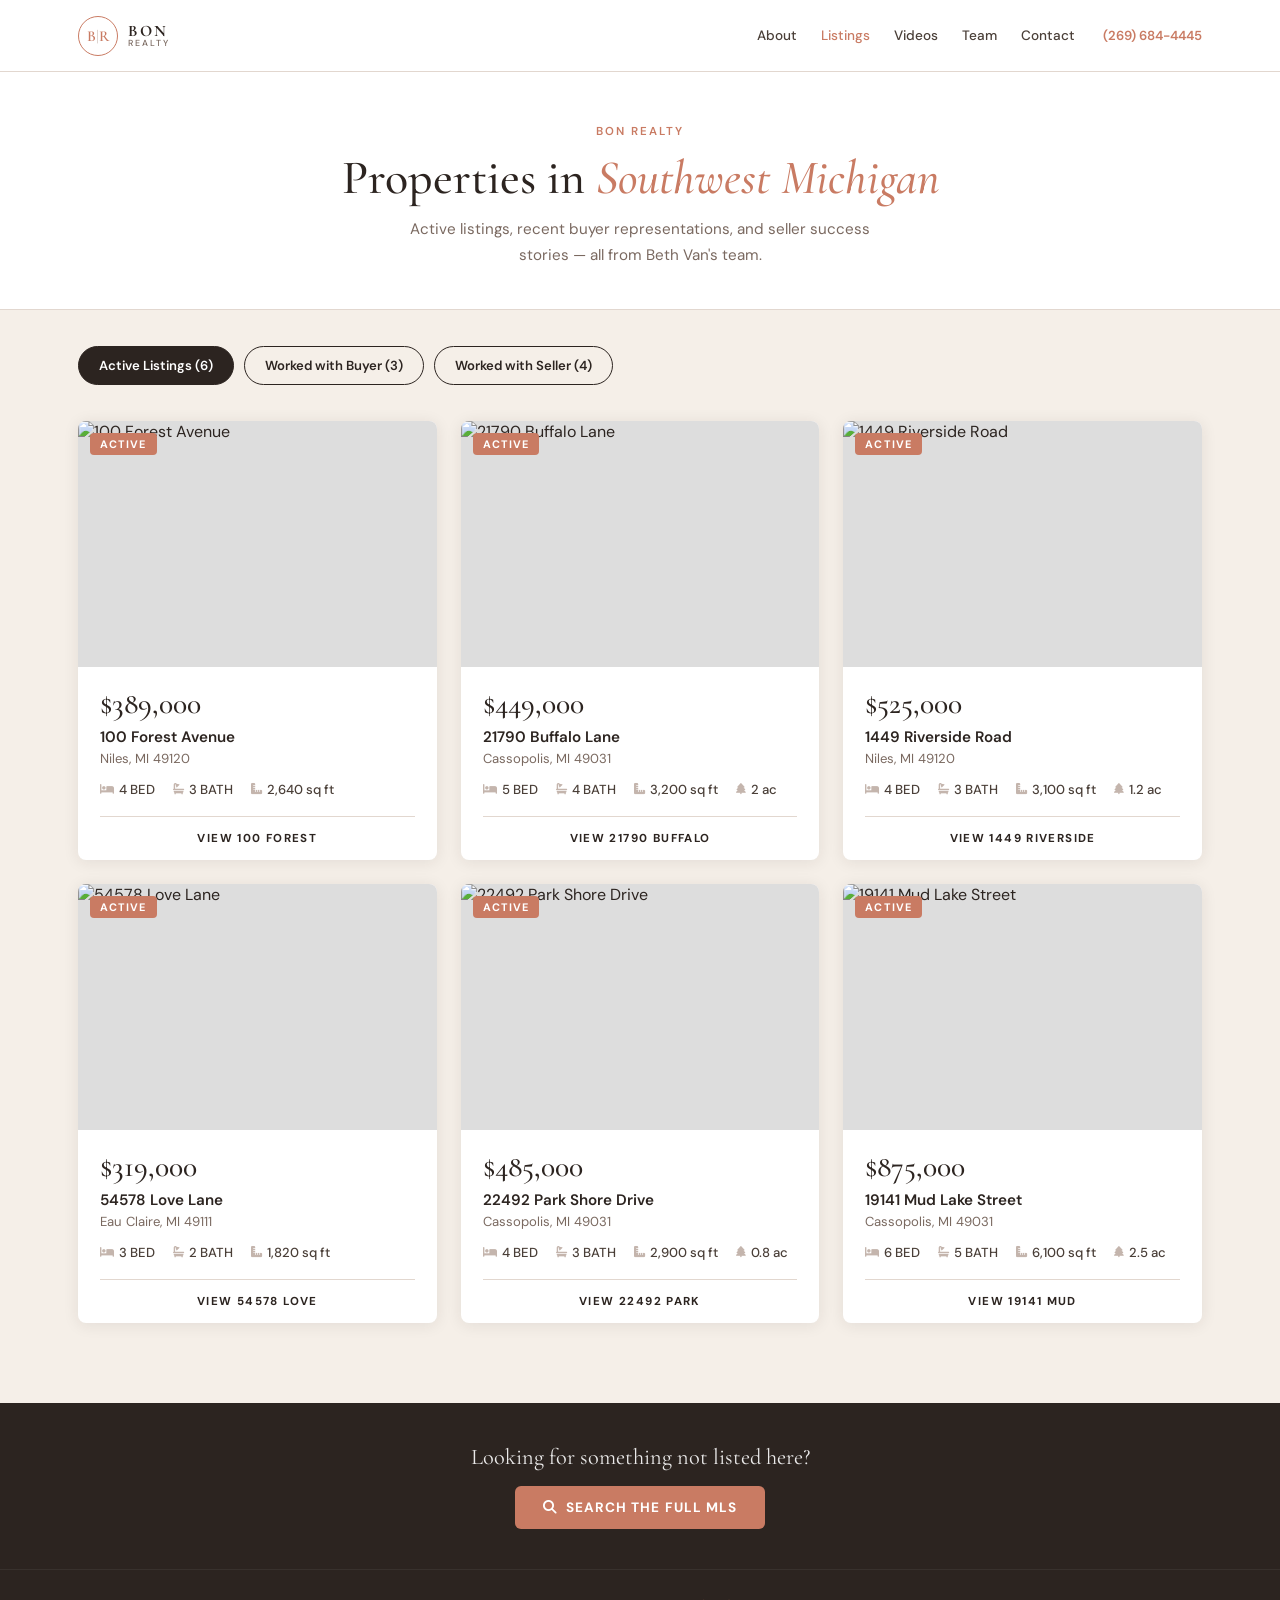
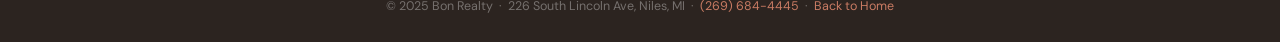
==== commit ec54550b: "Revert listings page to original card grid Goes back to the styled 3-column card grid with Active / " ====
--- a/listings/index.html
+++ b/listings/index.html
@@ -12,6 +12,7 @@
   <link rel="stylesheet" href="https://cdnjs.cloudflare.com/ajax/libs/font-awesome/6.5.0/css/all.min.css">
 
   <style>
+    /* ── Variables ─────────────────────────────────────────── */
     :root {
       --cream:      #F5EFE8;
       --white:      #FFFFFF;
@@ -39,22 +40,36 @@
 
     /* ── Nav ─────────────────────────────────────────────────── */
     .site-header {
-      position: sticky; top: 0; z-index: 100;
+      position: sticky;
+      top: 0;
+      z-index: 100;
       background: rgba(255,255,255,0.97);
       border-bottom: 1px solid var(--border);
       height: var(--nav-h);
     }
     .header-inner {
-      max-width: var(--max); margin: 0 auto;
-      padding: 0 28px; height: 100%;
-      display: flex; align-items: center; gap: 28px;
-    }
-    .logo { display: flex; align-items: center; gap: 10px; flex-shrink: 0; }
+      max-width: var(--max);
+      margin: 0 auto;
+      padding: 0 28px;
+      height: 100%;
+      display: flex;
+      align-items: center;
+      gap: 28px;
+    }
+    .logo {
+      display: flex;
+      align-items: center;
+      gap: 10px;
+      flex-shrink: 0;
+    }
     .logo-monogram {
       width: 40px; height: 40px;
-      border: 1.5px solid var(--coral); border-radius: 50%;
+      border: 1.5px solid var(--coral);
+      border-radius: 50%;
       display: flex; align-items: center; justify-content: center;
-      font-family: var(--serif); font-size: 0.95rem; font-weight: 600; color: var(--coral);
+      font-family: var(--serif);
+      font-size: 0.95rem; font-weight: 600;
+      color: var(--coral);
     }
     .logo-monogram span { color: var(--light); font-weight: 300; }
     .logo-text { display: flex; flex-direction: column; line-height: 1; }
@@ -72,194 +87,234 @@
       padding: 52px 28px 40px;
       text-align: center;
     }
-    .page-eyebrow { font-size: 0.72rem; font-weight: 600; letter-spacing: 0.18em; text-transform: uppercase; color: var(--coral); margin-bottom: 10px; }
-    .page-title { font-family: var(--serif); font-size: clamp(2rem, 4vw, 3rem); font-weight: 500; color: var(--dark); margin-bottom: 10px; }
+    .page-eyebrow {
+      font-size: 0.72rem;
+      font-weight: 600;
+      letter-spacing: 0.18em;
+      text-transform: uppercase;
+      color: var(--coral);
+      margin-bottom: 10px;
+    }
+    .page-title {
+      font-family: var(--serif);
+      font-size: clamp(2rem, 4vw, 3rem);
+      font-weight: 500;
+      color: var(--dark);
+      margin-bottom: 10px;
+    }
     .page-title em { font-style: italic; color: var(--coral); }
-    .page-sub { font-size: 0.95rem; color: var(--mid); max-width: 480px; margin: 0 auto; line-height: 1.7; }
+    .page-sub {
+      font-size: 0.95rem;
+      color: var(--mid);
+      max-width: 480px;
+      margin: 0 auto;
+      line-height: 1.7;
+    }
 
     /* ── Filter Tabs ─────────────────────────────────────────── */
     .filter-bar {
-      max-width: var(--max); margin: 36px auto 0; padding: 0 28px;
-      display: flex; gap: 10px; flex-wrap: wrap;
+      max-width: var(--max);
+      margin: 36px auto 0;
+      padding: 0 28px;
+      display: flex;
+      gap: 10px;
+      flex-wrap: wrap;
     }
     .filter-btn {
-      padding: 10px 20px; border-radius: 40px;
-      font-family: var(--sans); font-size: 0.82rem; font-weight: 600;
-      cursor: pointer; border: 1.5px solid var(--dark);
-      background: transparent; color: var(--dark);
+      padding: 10px 20px;
+      border-radius: 40px;
+      font-family: var(--sans);
+      font-size: 0.82rem;
+      font-weight: 600;
+      cursor: pointer;
+      border: 1.5px solid var(--dark);
+      background: transparent;
+      color: var(--dark);
       transition: background .2s, color .2s, border-color .2s;
       white-space: nowrap;
     }
-    .filter-btn.active { background: var(--dark); color: var(--white); border-color: var(--dark); }
-    .filter-btn:hover:not(.active) { border-color: var(--coral); color: var(--coral); }
-
-    /* ── Main Container ──────────────────────────────────────── */
-    .listings-section { max-width: var(--max); margin: 0 auto; padding: 36px 28px 80px; }
-
-    /* ── Active Listings — FlexMLS embed panel ───────────────── */
-    #active-panel { display: block; }
-    #cards-panel  { display: none;  }
-
-    .flexmls-wrap {
-      background: var(--white);
-      border: 1px solid var(--border);
-      border-radius: var(--radius);
-      overflow: hidden;
-      box-shadow: var(--shadow);
-      min-height: 720px;
-      display: flex;
-      flex-direction: column;
-    }
-
-    .flexmls-topbar {
-      display: flex;
-      align-items: center;
-      justify-content: space-between;
-      gap: 12px;
-      padding: 14px 20px;
-      background: var(--cream);
-      border-bottom: 1px solid var(--border);
-      flex-wrap: wrap;
-    }
-    .flexmls-label {
-      font-size: 0.75rem; font-weight: 600;
-      letter-spacing: 0.1em; text-transform: uppercase;
-      color: var(--mid);
-      display: flex; align-items: center; gap: 6px;
-    }
-    .flexmls-label i { color: var(--coral); }
-    .flexmls-open-link {
-      display: inline-flex; align-items: center; gap: 6px;
-      font-size: 0.78rem; font-weight: 600; color: var(--coral);
-      transition: color .2s;
-    }
-    .flexmls-open-link:hover { color: var(--coral-dark); }
-
-    #flexmls-iframe {
-      flex: 1;
-      width: 100%;
-      min-height: 680px;
-      border: none;
-    }
-
-    /* Fallback shown if iframe is blocked */
-    .iframe-fallback {
-      display: none;
-      flex: 1;
-      flex-direction: column;
-      align-items: center;
-      justify-content: center;
-      text-align: center;
-      padding: 60px 28px;
-      gap: 16px;
-    }
-    .iframe-fallback.show { display: flex; }
-    .iframe-fallback i { font-size: 3rem; color: var(--light); }
-    .iframe-fallback h3 { font-family: var(--serif); font-size: 1.5rem; }
-    .iframe-fallback p { color: var(--mid); font-size: 0.9rem; max-width: 420px; line-height: 1.7; }
-    .iframe-fallback a {
-      display: inline-flex; align-items: center; gap: 8px;
-      padding: 12px 24px; background: var(--coral); color: #fff;
-      border-radius: var(--radius); font-size: 0.85rem; font-weight: 600;
-      transition: background .2s;
-    }
-    .iframe-fallback a:hover { background: var(--coral-dark); }
-
-    /* ── IDX Setup Info Box ──────────────────────────────────── */
-    .idx-info {
-      margin-top: 20px;
-      border: 1.5px dashed var(--border);
-      border-radius: var(--radius);
-      padding: 24px 28px;
-      background: rgba(255,255,255,0.6);
-    }
-    .idx-info-header {
-      display: flex; align-items: center; gap: 10px;
-      margin-bottom: 12px;
-      cursor: pointer;
-      user-select: none;
-    }
-    .idx-info-header i.icon { color: var(--coral); }
-    .idx-info-header h4 { font-size: 0.9rem; font-weight: 600; flex: 1; }
-    .idx-info-header .toggle { color: var(--mid); font-size: 0.75rem; transition: transform .2s; }
-    .idx-info-header.open .toggle { transform: rotate(180deg); }
-    .idx-info-body { display: none; }
-    .idx-info-body.open { display: block; }
-    .idx-info-body p { font-size: 0.85rem; color: var(--dark-mid); line-height: 1.7; margin-bottom: 10px; }
-    .idx-info-body ol { padding-left: 18px; }
-    .idx-info-body ol li { font-size: 0.85rem; color: var(--dark-mid); line-height: 1.7; margin-bottom: 4px; }
-    .idx-info-body code {
-      font-size: 0.8rem; background: var(--cream);
-      border: 1px solid var(--border); border-radius: 4px;
-      padding: 2px 6px; font-family: monospace;
-    }
-    .idx-placeholder {
-      margin-top: 12px;
-      background: var(--cream);
-      border: 1px solid var(--border);
-      border-radius: var(--radius);
-      padding: 14px 16px;
-      font-size: 0.8rem;
-      font-family: monospace;
-      color: var(--mid);
-      white-space: pre-wrap;
-    }
-
-    /* ── Card Grid (buyer/seller) ────────────────────────────── */
+    .filter-btn.active {
+      background: var(--dark);
+      color: var(--white);
+      border-color: var(--dark);
+    }
+    .filter-btn:hover:not(.active) {
+      border-color: var(--coral);
+      color: var(--coral);
+    }
+
+    /* ── Listings Grid ───────────────────────────────────────── */
+    .listings-section {
+      max-width: var(--max);
+      margin: 0 auto;
+      padding: 36px 28px 80px;
+    }
+
     .listings-grid {
       display: grid;
       grid-template-columns: repeat(3, 1fr);
       gap: 24px;
     }
+
     .listing-card {
-      background: var(--white); border-radius: var(--radius); overflow: hidden;
-      box-shadow: var(--shadow); display: flex; flex-direction: column;
+      background: var(--white);
+      border-radius: var(--radius);
+      overflow: hidden;
+      box-shadow: var(--shadow);
+      display: flex;
+      flex-direction: column;
       transition: transform .25s cubic-bezier(0.4,0,0.2,1), box-shadow .25s;
       cursor: pointer;
     }
-    .listing-card:hover { transform: translateY(-4px); box-shadow: var(--shadow-hover); }
-    .card-photo { position: relative; aspect-ratio: 16/11; overflow: hidden; background: #ddd; }
-    .card-photo img { width: 100%; height: 100%; object-fit: cover; transition: transform .4s cubic-bezier(0.4,0,0.2,1); }
+    .listing-card:hover {
+      transform: translateY(-4px);
+      box-shadow: var(--shadow-hover);
+    }
+
+    .card-photo {
+      position: relative;
+      aspect-ratio: 16/11;
+      overflow: hidden;
+      background: #ddd;
+    }
+    .card-photo img {
+      width: 100%; height: 100%;
+      object-fit: cover;
+      transition: transform .4s cubic-bezier(0.4,0,0.2,1);
+    }
     .listing-card:hover .card-photo img { transform: scale(1.04); }
+
     .card-badge {
-      position: absolute; top: 12px; left: 12px;
-      padding: 4px 10px; border-radius: 4px;
-      font-size: 0.68rem; font-weight: 700; letter-spacing: 0.1em; text-transform: uppercase;
-    }
-    .badge-active  { background: var(--coral); color: #fff; }
-    .badge-buyer   { background: #5C8A78;      color: #fff; }
-    .badge-seller  { background: #7A6B9A;      color: #fff; }
-    .card-body { padding: 22px 22px 0; flex: 1; }
-    .card-price { font-family: var(--serif); font-size: 1.85rem; font-weight: 500; color: var(--dark); margin-bottom: 8px; line-height: 1; }
-    .card-address { font-size: 0.95rem; font-weight: 600; color: var(--dark); margin-bottom: 3px; }
-    .card-city { font-size: 0.82rem; color: var(--mid); margin-bottom: 14px; }
-    .card-details { display: flex; gap: 18px; font-size: 0.82rem; font-weight: 500; color: var(--dark-mid); flex-wrap: wrap; }
+      position: absolute;
+      top: 12px; left: 12px;
+      padding: 4px 10px;
+      border-radius: 4px;
+      font-size: 0.68rem;
+      font-weight: 700;
+      letter-spacing: 0.1em;
+      text-transform: uppercase;
+    }
+    .badge-active   { background: var(--coral);   color: #fff; }
+    .badge-buyer    { background: #5C8A78;         color: #fff; }
+    .badge-seller   { background: #7A6B9A;         color: #fff; }
+
+    .card-body {
+      padding: 22px 22px 0;
+      flex: 1;
+    }
+    .card-price {
+      font-family: var(--serif);
+      font-size: 1.85rem;
+      font-weight: 500;
+      color: var(--dark);
+      margin-bottom: 8px;
+      line-height: 1;
+    }
+    .card-address {
+      font-size: 0.95rem;
+      font-weight: 600;
+      color: var(--dark);
+      margin-bottom: 3px;
+    }
+    .card-city {
+      font-size: 0.82rem;
+      color: var(--mid);
+      margin-bottom: 14px;
+    }
+    .card-details {
+      display: flex;
+      gap: 18px;
+      font-size: 0.82rem;
+      font-weight: 500;
+      color: var(--dark-mid);
+    }
     .card-details span { display: flex; align-items: center; gap: 5px; }
     .card-details i { color: var(--light); font-size: 0.7rem; }
-    .card-divider { height: 1px; background: var(--border); margin: 18px 22px 0; }
+
+    .card-divider {
+      height: 1px;
+      background: var(--border);
+      margin: 18px 22px 0;
+    }
+
     .card-cta {
-      display: block; text-align: center; padding: 14px 22px;
-      font-size: 0.72rem; font-weight: 700; letter-spacing: 0.12em; text-transform: uppercase;
-      color: var(--dark); transition: background .2s, color .2s;
+      display: block;
+      text-align: center;
+      padding: 14px 22px;
+      font-size: 0.72rem;
+      font-weight: 700;
+      letter-spacing: 0.12em;
+      text-transform: uppercase;
+      color: var(--dark);
+      transition: background .2s, color .2s;
       border-radius: 0 0 var(--radius) var(--radius);
     }
-    .listing-card:hover .card-cta { background: var(--coral); color: #fff; }
-    .no-results { grid-column: 1 / -1; text-align: center; padding: 80px 20px; color: var(--mid); }
+    .listing-card:hover .card-cta {
+      background: var(--coral);
+      color: #fff;
+    }
+
+    /* No results */
+    .no-results {
+      grid-column: 1 / -1;
+      text-align: center;
+      padding: 80px 20px;
+      color: var(--mid);
+    }
     .no-results p { font-family: var(--serif); font-size: 1.4rem; margin-bottom: 8px; }
+    .no-results span { font-size: 0.88rem; }
+
+    /* ── MLS CTA Banner ──────────────────────────────────────── */
+    .mls-banner {
+      background: var(--dark);
+      padding: 40px 28px;
+      text-align: center;
+    }
+    .mls-banner p {
+      font-family: var(--serif);
+      font-size: 1.4rem;
+      color: rgba(255,255,255,0.9);
+      margin-bottom: 16px;
+    }
+    .mls-banner a {
+      display: inline-flex;
+      align-items: center;
+      gap: 8px;
+      padding: 13px 28px;
+      background: var(--coral);
+      color: #fff;
+      font-size: 0.85rem;
+      font-weight: 700;
+      letter-spacing: 0.08em;
+      text-transform: uppercase;
+      border-radius: 6px;
+      transition: background .2s;
+    }
+    .mls-banner a:hover { background: var(--coral-dark); }
 
     /* ── Footer ──────────────────────────────────────────────── */
-    .site-footer { background: var(--dark); padding: 28px; text-align: center; }
-    .site-footer p { font-size: 0.78rem; color: rgba(255,255,255,0.35); }
+    .site-footer {
+      background: var(--dark);
+      padding: 28px;
+      text-align: center;
+      border-top: 1px solid rgba(255,255,255,0.06);
+    }
+    .site-footer p {
+      font-size: 0.78rem;
+      color: rgba(255,255,255,0.35);
+    }
     .site-footer a { color: var(--coral); }
     .site-footer a:hover { color: #fff; }
 
     /* ── Responsive ──────────────────────────────────────────── */
-    @media (max-width: 900px) { .listings-grid { grid-template-columns: repeat(2, 1fr); } }
+    @media (max-width: 900px) {
+      .listings-grid { grid-template-columns: repeat(2, 1fr); }
+    }
     @media (max-width: 600px) {
       .nav-links, .nav-phone { display: none; }
       .listings-grid { grid-template-columns: 1fr; }
+      .filter-bar { gap: 8px; }
       .filter-btn { padding: 8px 14px; font-size: 0.78rem; }
-      #flexmls-iframe { min-height: 520px; }
     }
   </style>
 </head>
@@ -286,134 +341,71 @@
     </div>
   </header>
 
-  <!-- Page Header -->
+  <!-- Page Hero -->
   <div class="page-hero">
     <p class="page-eyebrow">Bon Realty</p>
     <h1 class="page-title">Properties in <em>Southwest Michigan</em></h1>
-    <p class="page-sub">Browse active MLS listings, recent buyer representations, and seller success stories — all from Beth Van's team.</p>
+    <p class="page-sub">Active listings, recent buyer representations, and seller success stories — all from Beth Van's team.</p>
   </div>
 
   <!-- Filter Tabs -->
   <div class="filter-bar" id="filter-bar">
-    <button class="filter-btn active" data-filter="active">Active Listings</button>
-    <button class="filter-btn" data-filter="buyer">Worked with Buyer (<span id="buyer-count">0</span>)</button>
-    <button class="filter-btn" data-filter="seller">Worked with Seller (<span id="seller-count">0</span>)</button>
+    <button class="filter-btn active" data-filter="active">Active Listings (<span class="count" data-cat="active">0</span>)</button>
+    <button class="filter-btn" data-filter="buyer">Worked with Buyer (<span class="count" data-cat="buyer">0</span>)</button>
+    <button class="filter-btn" data-filter="seller">Worked with Seller (<span class="count" data-cat="seller">0</span>)</button>
   </div>
 
+  <!-- Grid -->
   <section class="listings-section">
-
-    <!-- ── ACTIVE: FlexMLS embed ───────────────────────────────── -->
-    <div id="active-panel">
-      <div class="flexmls-wrap">
-        <div class="flexmls-topbar">
-          <span class="flexmls-label">
-            <i class="fas fa-circle" style="font-size:0.5rem"></i>
-            Live MLS Data — Southwest Michigan
-          </span>
-          <a href="https://link.flexmls.com/12jnke8sb572,18" target="_blank" class="flexmls-open-link">
-            Open full search <i class="fas fa-external-link-alt" style="font-size:0.7rem"></i>
-          </a>
-        </div>
-
-        <!-- The iframe: tries to embed the FlexMLS shared search -->
-        <iframe
-          id="flexmls-iframe"
-          src="https://link.flexmls.com/12jnke8sb572,18"
-          title="Bon Realty MLS Listings"
-          loading="lazy"
-          sandbox="allow-scripts allow-same-origin allow-forms allow-popups allow-popups-to-escape-sandbox"
-        ></iframe>
-
-        <!-- Shown by JS if iframe fails to load content -->
-        <div class="iframe-fallback" id="iframe-fallback">
-          <i class="fas fa-home"></i>
-          <h3>View Live Listings on FlexMLS</h3>
-          <p>
-            FlexMLS restricts embedding in iframes. Click below to open the full,
-            live MLS search in a new tab — all listings, photos, and details included.
-          </p>
-          <a href="https://link.flexmls.com/12jnke8sb572,18" target="_blank">
-            <i class="fas fa-search"></i> Search All MLS Listings
-          </a>
-        </div>
-      </div>
-
-      <!-- IDX Setup Accordion -->
-      <div class="idx-info">
-        <div class="idx-info-header" id="idx-toggle">
-          <i class="fas fa-info-circle icon"></i>
-          <h4>Want full photo galleries embedded here? — IDX Setup Guide for Beth</h4>
-          <i class="fas fa-chevron-down toggle"></i>
-        </div>
-        <div class="idx-info-body" id="idx-body">
-          <p>
-            An <strong>IDX (Internet Data Exchange)</strong> feed gives your website licensed access to full MLS listing data including all photos, updated automatically. Here's how to get it set up:
-          </p>
-          <ol>
-            <li>Contact your MLS board (Southwest Michigan MLS / Michigan Regional MLS) and request <strong>IDX authorization</strong> for your website. This is standard — most boards approve it.</li>
-            <li>Ask FlexMLS for your <strong>IDX embed credentials</strong> or sign up for a FlexMLS IDX widget plan. Alternatively, services like <strong>iHomeFinder</strong> or <strong>IDX Broker</strong> plug directly into FlexMLS.</li>
-            <li>Once you have the embed code, replace the placeholder comment below in <code>listings/index.html</code> with your real IDX widget code — the listings and photos will appear automatically.</li>
-          </ol>
-          <p>Replace the <code>&lt;iframe&gt;</code> above with your IDX widget embed code. It will look something like this:</p>
-          <div class="idx-placeholder">&lt;!-- PASTE YOUR IDX WIDGET CODE HERE --&gt;
-&lt;script src="https://your-idx-provider.com/widget.js"
-        data-agent-id="YOUR_AGENT_ID"&gt;
-&lt;/script&gt;</div>
-        </div>
-      </div>
+    <div class="listings-grid" id="listings-grid">
+      <!-- Populated by JS -->
     </div>
-
-    <!-- ── BUYER / SELLER: styled card grid ───────────────────── -->
-    <div id="cards-panel">
-      <div class="listings-grid" id="listings-grid"></div>
-    </div>
-
   </section>
+
+  <!-- Full MLS Search Banner -->
+  <div class="mls-banner">
+    <p>Looking for something not listed here?</p>
+    <a href="https://link.flexmls.com/12jnke8sb572,18" target="_blank">
+      <i class="fas fa-search"></i> Search the Full MLS
+    </a>
+  </div>
 
   <!-- Footer -->
   <footer class="site-footer">
     <p>&copy; 2025 Bon Realty &nbsp;·&nbsp; 226 South Lincoln Ave, Niles, MI &nbsp;·&nbsp; <a href="tel:2696844445">(269) 684-4445</a> &nbsp;·&nbsp; <a href="../index.html">Back to Home</a></p>
   </footer>
 
+  <!-- Data -->
   <script src="data/listings.js"></script>
+
   <script>
-    /* ── Helpers ─────────────────────────────────────────────── */
-    const fmt  = n => '$' + Number(n).toLocaleString('en-US');
-    const thumb = id => `https://img.youtube.com/vi/${id}/mqdefault.jpg`;
-    const shortAddr = addr => addr.split(' ').slice(0, 2).join(' ').toUpperCase();
-    const badgeClass = c => ({ active:'badge-active', buyer:'badge-buyer', seller:'badge-seller' }[c] || '');
-    const badgeLabel = c => ({ active:'Active', buyer:'Buyer Rep', seller:'Seller Rep' }[c] || c);
-
-    /* ── Update counts ───────────────────────────────────────── */
-    document.getElementById('buyer-count').textContent  = LISTINGS.filter(l => l.category === 'buyer').length;
-    document.getElementById('seller-count').textContent = LISTINGS.filter(l => l.category === 'seller').length;
-
-    /* ── Iframe load detection ───────────────────────────────── */
-    /* FlexMLS may block embedding — detect and show fallback */
-    const iframe = document.getElementById('flexmls-iframe');
-    const fallback = document.getElementById('iframe-fallback');
-
-    function showFallback() {
-      iframe.style.display = 'none';
-      fallback.classList.add('show');
-    }
-
-    iframe.addEventListener('load', () => {
-      try {
-        /* If cross-origin block, contentDocument will throw */
-        const doc = iframe.contentDocument || iframe.contentWindow?.document;
-        if (!doc || doc.body.innerHTML.trim() === '') showFallback();
-      } catch {
-        showFallback();
-      }
-    });
-    /* Also show fallback if iframe errors */
-    iframe.addEventListener('error', showFallback);
-
-    /* ── Render card grid ────────────────────────────────────── */
+    /* ── helpers ─────────────────────────────────────────────── */
+    function fmt(n) {
+      return '$' + Number(n).toLocaleString('en-US');
+    }
+
+    function thumb(videoId) {
+      return `https://img.youtube.com/vi/${videoId}/mqdefault.jpg`;
+    }
+
+    function shortAddr(address) {
+      // e.g. "100 Forest Avenue" → "100 Forest"
+      const parts = address.split(' ');
+      return parts.slice(0, 2).join(' ').toUpperCase();
+    }
+
+    function badgeClass(cat) {
+      return { active: 'badge-active', buyer: 'badge-buyer', seller: 'badge-seller' }[cat] || '';
+    }
+
+    function badgeLabel(cat) {
+      return { active: 'Active', buyer: 'Buyer Rep', seller: 'Seller Rep' }[cat] || cat;
+    }
+
+    /* ── render ──────────────────────────────────────────────── */
     let currentFilter = 'active';
 
-    function renderCards(filter) {
+    function renderGrid(filter) {
       const grid = document.getElementById('listings-grid');
       const filtered = LISTINGS.filter(l => l.category === filter);
 
@@ -427,8 +419,9 @@
       }
 
       grid.innerHTML = filtered.map(l => {
-        const imgTag = l.videoId
-          ? `<img src="${thumb(l.videoId)}" alt="${l.address}" loading="lazy">`
+        const imgSrc = l.videoId ? thumb(l.videoId) : '';
+        const imgTag = imgSrc
+          ? `<img src="${imgSrc}" alt="${l.address}" loading="lazy">`
           : `<div style="width:100%;height:100%;background:var(--border);display:flex;align-items:center;justify-content:center;color:var(--light)"><i class="fas fa-home" style="font-size:2rem"></i></div>`;
 
         const acresNote = l.acres ? `<span><i class="fas fa-tree"></i>${l.acres} ac</span>` : '';
@@ -455,7 +448,7 @@
           </article>`;
       }).join('');
 
-      /* staggered fade-in */
+      /* fade in */
       requestAnimationFrame(() => {
         grid.querySelectorAll('.listing-card').forEach((card, i) => {
           card.style.opacity = '0';
@@ -469,40 +462,26 @@
       });
     }
 
-    /* ── Filter switching ────────────────────────────────────── */
-    const activePanel = document.getElementById('active-panel');
-    const cardsPanel  = document.getElementById('cards-panel');
-
-    function switchFilter(filter) {
-      document.querySelectorAll('.filter-btn').forEach(b => b.classList.remove('active'));
-      document.querySelector(`[data-filter="${filter}"]`).classList.add('active');
-      currentFilter = filter;
-
-      if (filter === 'active') {
-        activePanel.style.display = 'block';
-        cardsPanel.style.display  = 'none';
-      } else {
-        activePanel.style.display = 'none';
-        cardsPanel.style.display  = 'block';
-        renderCards(filter);
-      }
-    }
-
+    function updateCounts() {
+      document.querySelectorAll('.count[data-cat]').forEach(el => {
+        const cat = el.dataset.cat;
+        el.textContent = LISTINGS.filter(l => l.category === cat).length;
+      });
+    }
+
+    /* ── filters ─────────────────────────────────────────────── */
     document.getElementById('filter-bar').addEventListener('click', e => {
       const btn = e.target.closest('.filter-btn');
-      if (btn) switchFilter(btn.dataset.filter);
+      if (!btn) return;
+      document.querySelectorAll('.filter-btn').forEach(b => b.classList.remove('active'));
+      btn.classList.add('active');
+      currentFilter = btn.dataset.filter;
+      renderGrid(currentFilter);
     });
 
-    /* ── IDX accordion ───────────────────────────────────────── */
-    document.getElementById('idx-toggle').addEventListener('click', () => {
-      const header = document.getElementById('idx-toggle');
-      const body   = document.getElementById('idx-body');
-      header.classList.toggle('open');
-      body.classList.toggle('open');
-    });
-
-    /* ── Init ────────────────────────────────────────────────── */
-    switchFilter('active');
+    /* ── init ────────────────────────────────────────────────── */
+    updateCounts();
+    renderGrid(currentFilter);
   </script>
 </body>
 </html>
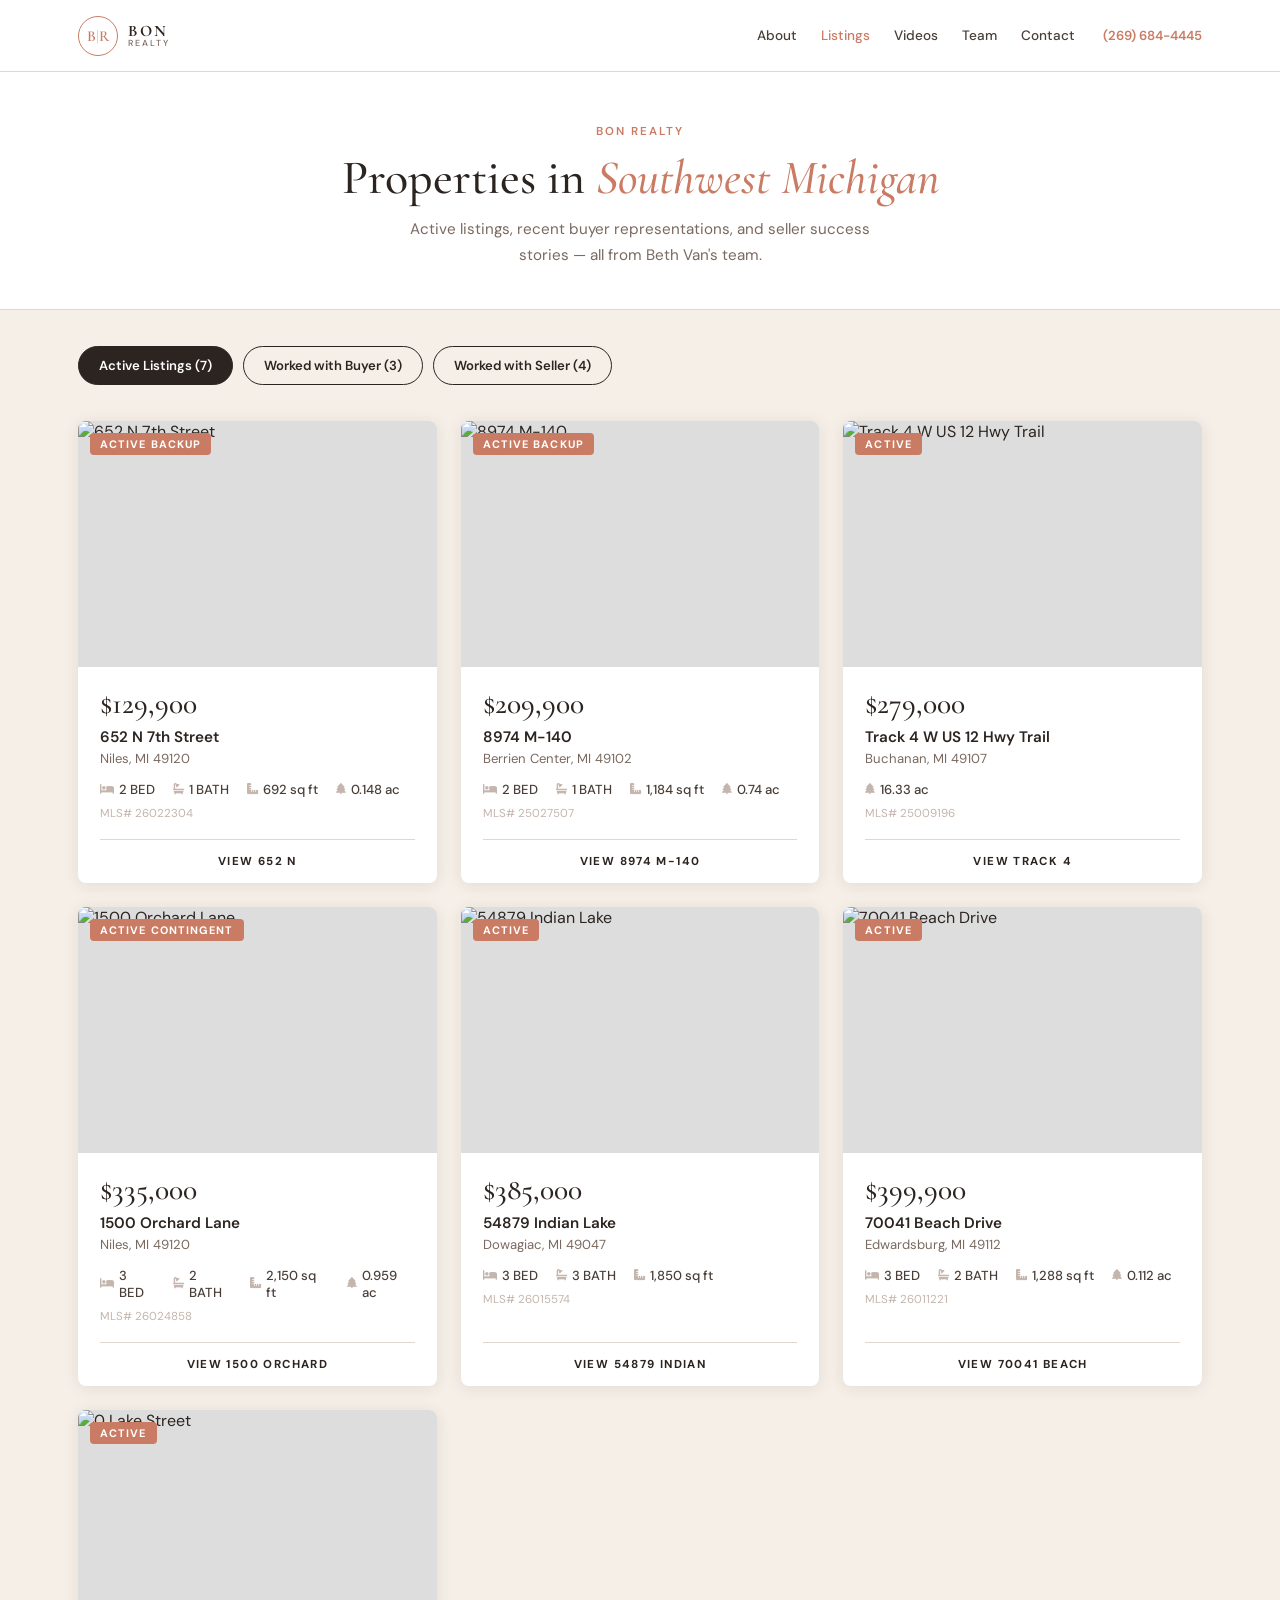
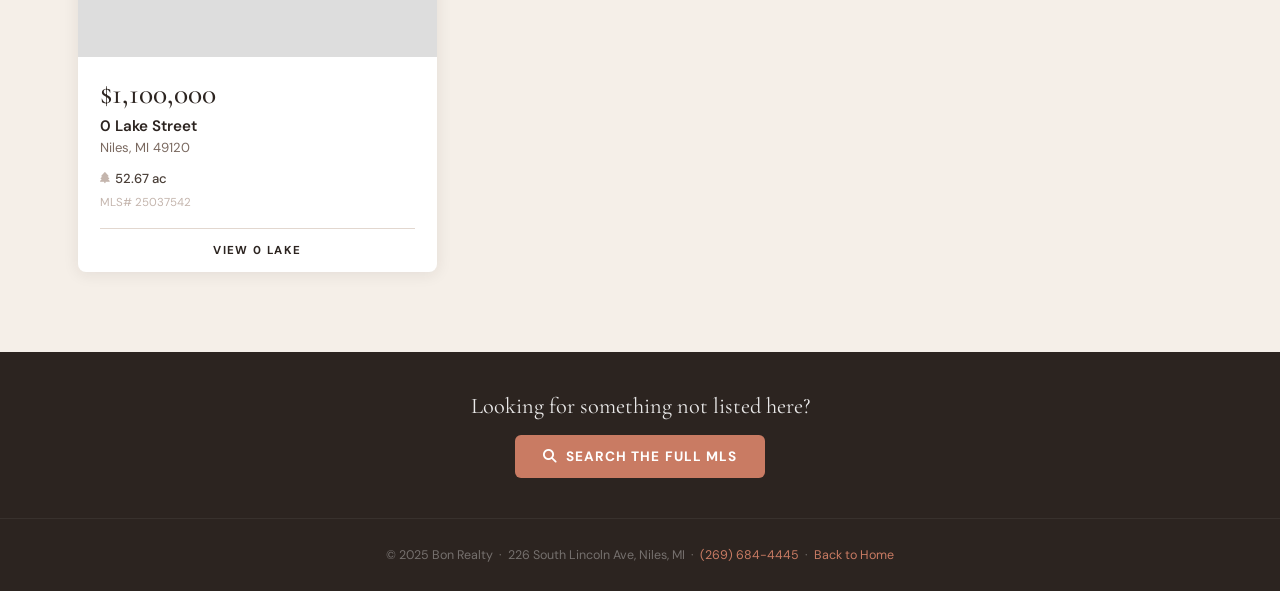
==== commit c0380b5e: "Replace placeholder active listings with real MLS data 7 live listings parsed from FlexMLS grid HTML" ====
--- a/listings/index.html
+++ b/listings/index.html
@@ -230,6 +230,7 @@
     }
     .card-details span { display: flex; align-items: center; gap: 5px; }
     .card-details i { color: var(--light); font-size: 0.7rem; }
+    .card-mls { display: block; font-size: 0.72rem; color: var(--light); margin-top: 8px; }
 
     .card-divider {
       height: 1px;
@@ -384,8 +385,10 @@
       return '$' + Number(n).toLocaleString('en-US');
     }
 
-    function thumb(videoId) {
-      return `https://img.youtube.com/vi/${videoId}/mqdefault.jpg`;
+    function thumb(l) {
+      if (l.photoUrl) return l.photoUrl;
+      if (l.videoId)  return `https://img.youtube.com/vi/${l.videoId}/mqdefault.jpg`;
+      return null;
     }
 
     function shortAddr(address) {
@@ -419,29 +422,32 @@
       }
 
       grid.innerHTML = filtered.map(l => {
-        const imgSrc = l.videoId ? thumb(l.videoId) : '';
+        const imgSrc = thumb(l);
         const imgTag = imgSrc
           ? `<img src="${imgSrc}" alt="${l.address}" loading="lazy">`
           : `<div style="width:100%;height:100%;background:var(--border);display:flex;align-items:center;justify-content:center;color:var(--light)"><i class="fas fa-home" style="font-size:2rem"></i></div>`;
 
-        const acresNote = l.acres ? `<span><i class="fas fa-tree"></i>${l.acres} ac</span>` : '';
+        const statusLabel = l.status || badgeLabel(l.category);
+        const acresNote   = l.acres ? `<span><i class="fas fa-tree"></i>${l.acres} ac</span>` : '';
+        const mlsBadge    = l.mlsNumber ? `<span class="card-mls">MLS# ${l.mlsNumber}</span>` : '';
 
         return `
           <article class="listing-card" onclick="location.href='detail.html?id=${l.id}'">
             <div class="card-photo">
               ${imgTag}
-              <span class="card-badge ${badgeClass(l.category)}">${badgeLabel(l.category)}</span>
+              <span class="card-badge ${badgeClass(l.category)}">${statusLabel}</span>
             </div>
             <div class="card-body">
               <div class="card-price">${fmt(l.price)}</div>
               <div class="card-address">${l.address}</div>
               <div class="card-city">${l.city}, ${l.state} ${l.zip}</div>
               <div class="card-details">
-                <span><i class="fas fa-bed"></i>${l.beds} BED</span>
-                <span><i class="fas fa-bath"></i>${l.baths} BATH</span>
-                ${l.sqft ? `<span><i class="fas fa-ruler-combined"></i>${l.sqft.toLocaleString()} sq ft</span>` : ''}
+                ${l.beds  ? `<span><i class="fas fa-bed"></i>${l.beds} BED</span>` : ''}
+                ${l.baths ? `<span><i class="fas fa-bath"></i>${l.baths} BATH</span>` : ''}
+                ${l.sqft  ? `<span><i class="fas fa-ruler-combined"></i>${l.sqft.toLocaleString()} sq ft</span>` : ''}
                 ${acresNote}
               </div>
+              ${mlsBadge}
             </div>
             <div class="card-divider"></div>
             <span class="card-cta">View ${shortAddr(l.address)}</span>
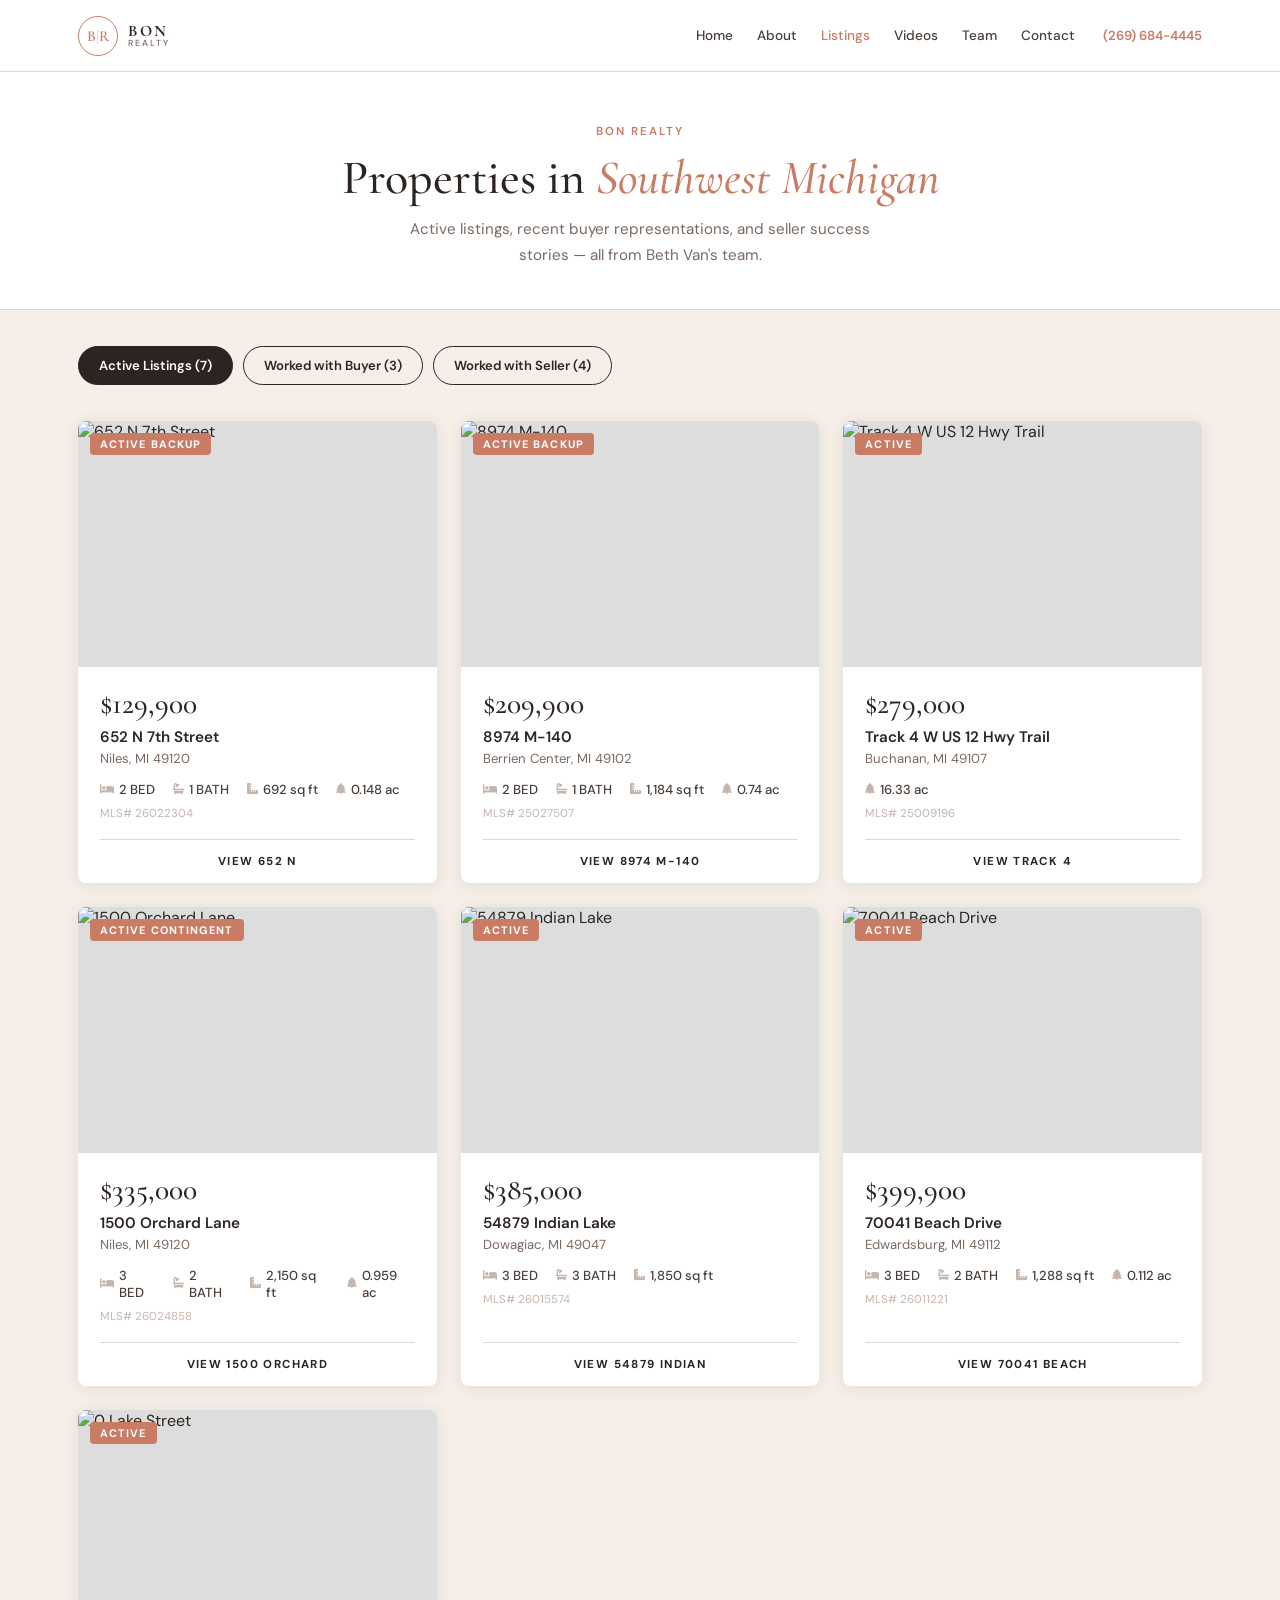
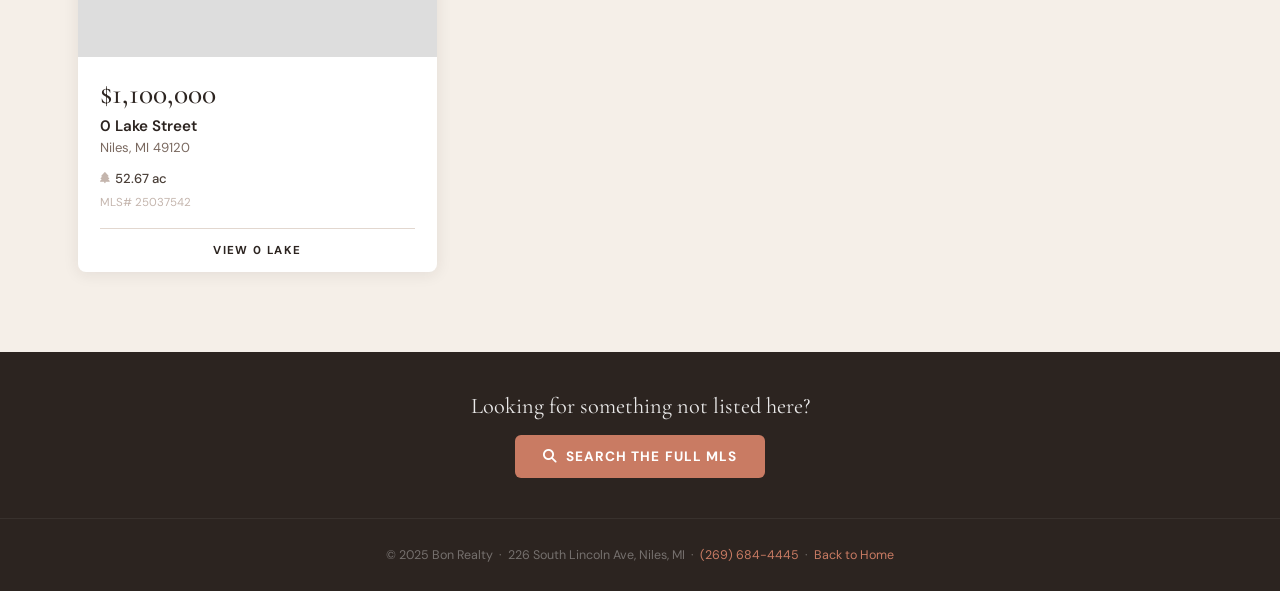
==== commit f87e21fe: "Add Home nav link and wire all listing links to listings page - Added Home link to main nav and mobi" ====
--- a/listings/index.html
+++ b/listings/index.html
@@ -332,6 +332,7 @@
         </div>
       </a>
       <nav class="nav-links">
+        <a href="../index.html">Home</a>
         <a href="../index.html#about">About</a>
         <a href="index.html" class="active">Listings</a>
         <a href="../index.html#videos">Videos</a>
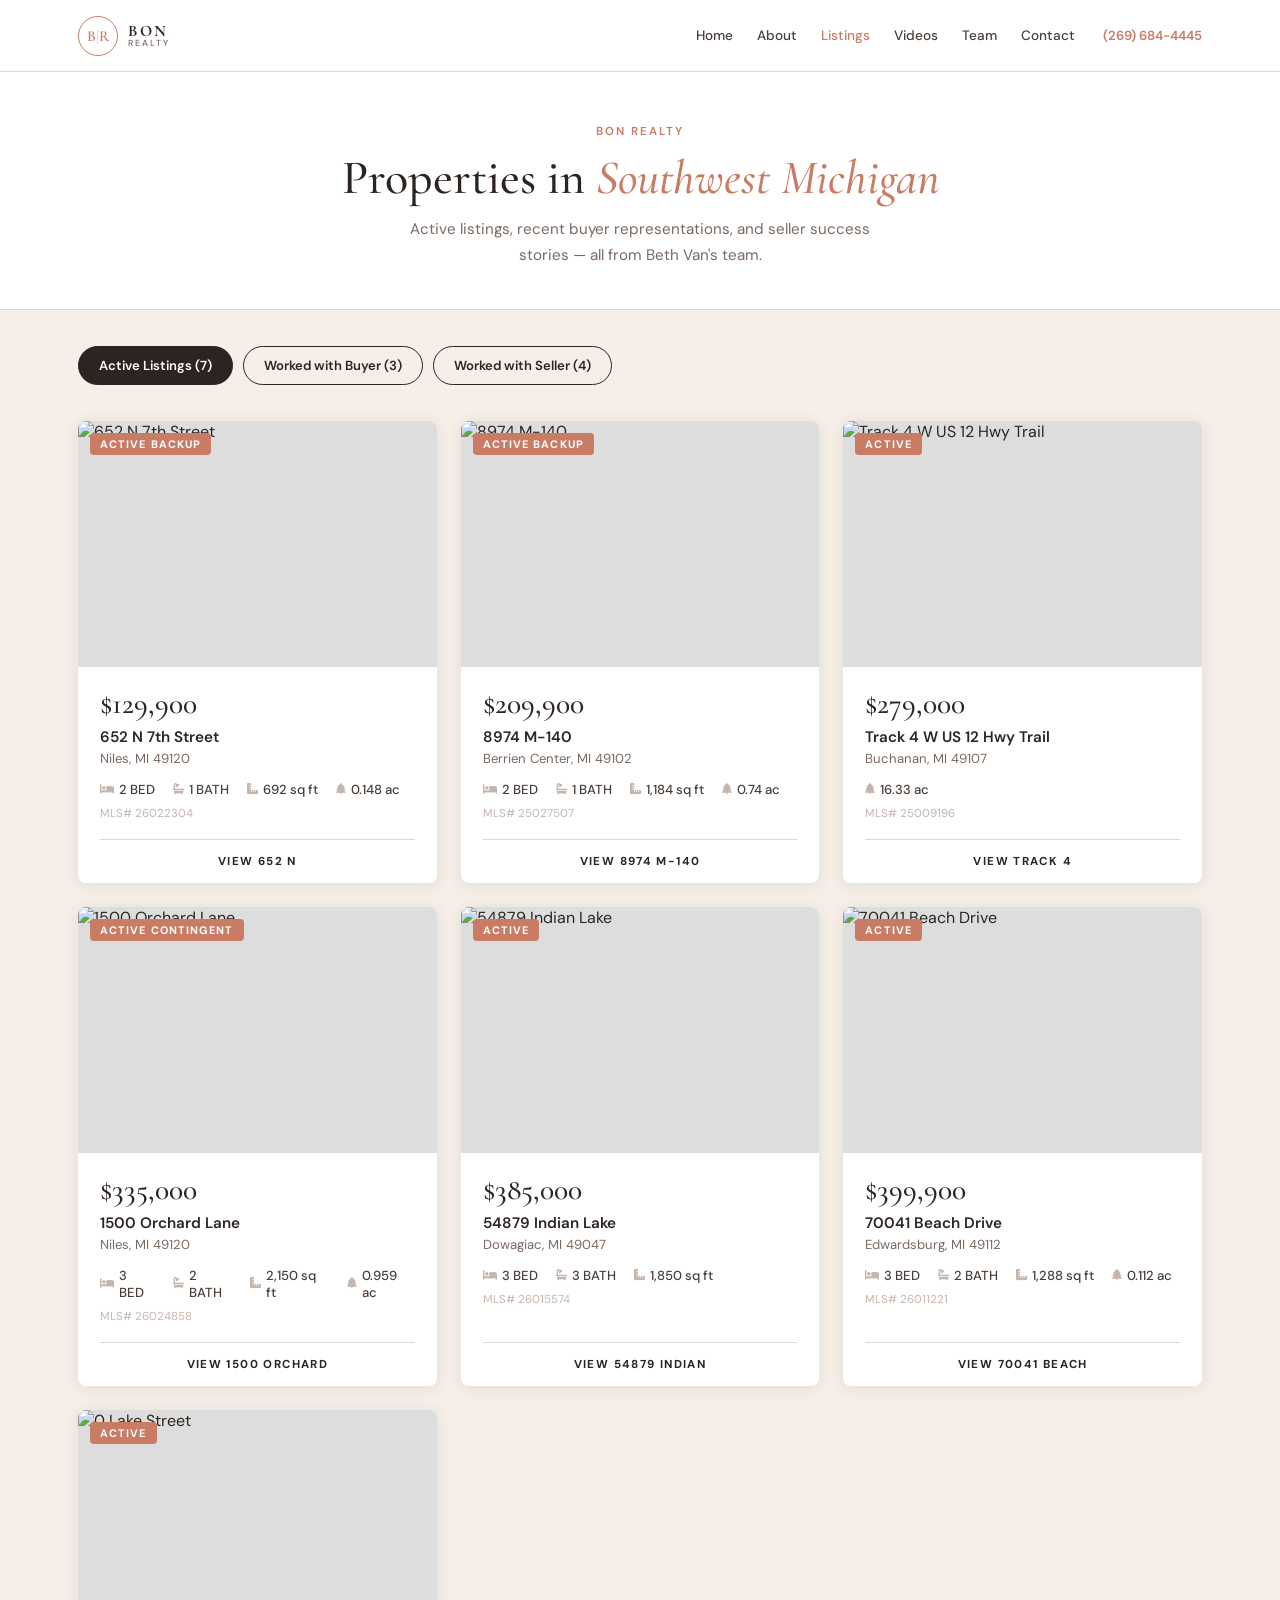
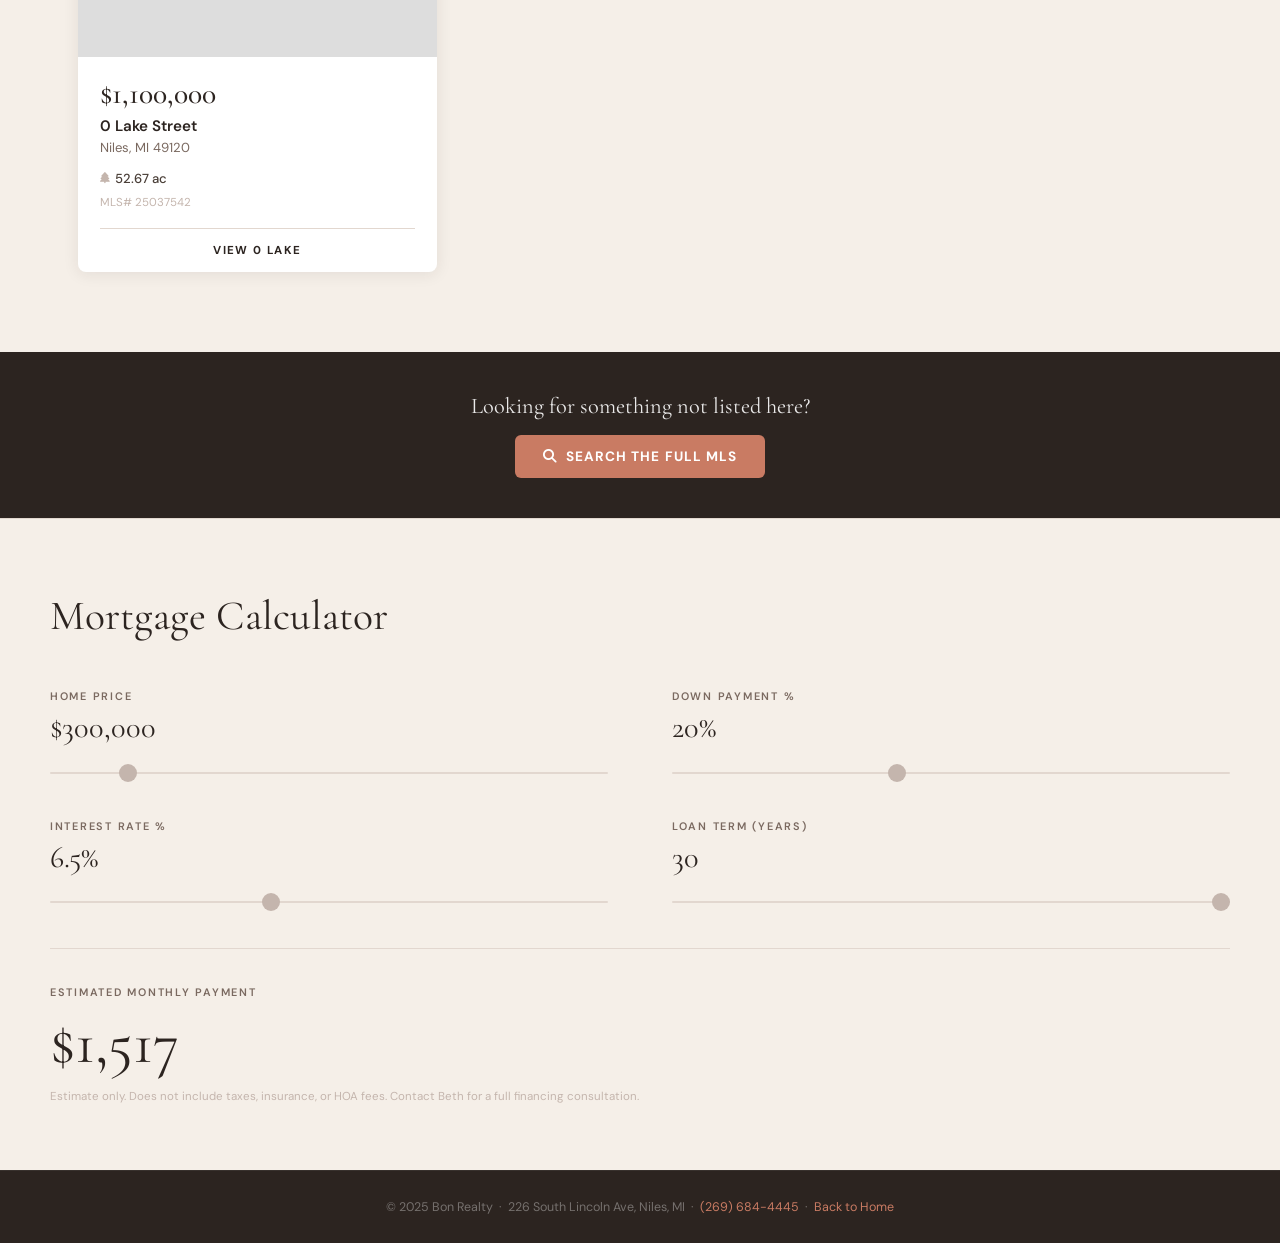
==== commit 8228c4c9: "Add mortgage calculator to listings and detail pages Interactive 4-slider calculator (home price, do" ====
--- a/listings/index.html
+++ b/listings/index.html
@@ -292,6 +292,103 @@
       transition: background .2s;
     }
     .mls-banner a:hover { background: var(--coral-dark); }
+
+    /* ── Mortgage Calculator ─────────────────────────────────── */
+    .calc-section {
+      background: var(--cream);
+      padding: 72px 28px 64px;
+      border-top: 1px solid var(--border);
+    }
+    .calc-inner { max-width: var(--max); margin: 0 auto; }
+    .calc-title {
+      font-family: var(--serif);
+      font-size: clamp(1.8rem, 3.5vw, 2.6rem);
+      font-weight: 400;
+      color: var(--dark);
+      margin-bottom: 48px;
+    }
+    .calc-grid {
+      display: grid;
+      grid-template-columns: 1fr 1fr;
+      gap: 40px 64px;
+      margin-bottom: 40px;
+    }
+    .calc-field {}
+    .calc-label {
+      font-family: var(--sans);
+      font-size: 0.68rem;
+      font-weight: 600;
+      letter-spacing: 0.16em;
+      text-transform: uppercase;
+      color: var(--mid);
+      margin-bottom: 10px;
+    }
+    .calc-value {
+      font-family: var(--serif);
+      font-size: 1.9rem;
+      font-weight: 400;
+      color: var(--dark);
+      margin-bottom: 14px;
+      line-height: 1;
+    }
+    /* Range slider */
+    input[type="range"] {
+      -webkit-appearance: none;
+      appearance: none;
+      width: 100%;
+      height: 2px;
+      background: var(--border);
+      border-radius: 2px;
+      outline: none;
+      cursor: pointer;
+    }
+    input[type="range"]::-webkit-slider-thumb {
+      -webkit-appearance: none;
+      appearance: none;
+      width: 18px;
+      height: 18px;
+      border-radius: 50%;
+      background: var(--light);
+      cursor: pointer;
+      transition: background .2s, transform .15s;
+    }
+    input[type="range"]::-moz-range-thumb {
+      width: 18px;
+      height: 18px;
+      border-radius: 50%;
+      background: var(--light);
+      border: none;
+      cursor: pointer;
+    }
+    input[type="range"]:hover::-webkit-slider-thumb,
+    input[type="range"]:focus::-webkit-slider-thumb { background: var(--coral); transform: scale(1.15); }
+    input[type="range"]:hover::-moz-range-thumb { background: var(--coral); }
+
+    .calc-divider { height: 1px; background: var(--border); margin-bottom: 36px; }
+    .calc-result-label {
+      font-size: 0.68rem;
+      font-weight: 600;
+      letter-spacing: 0.16em;
+      text-transform: uppercase;
+      color: var(--mid);
+      margin-bottom: 14px;
+    }
+    .calc-result {
+      font-family: var(--serif);
+      font-size: clamp(2.4rem, 5vw, 3.8rem);
+      font-weight: 400;
+      color: var(--dark);
+      line-height: 1;
+    }
+    .calc-disclaimer {
+      font-size: 0.72rem;
+      color: var(--light);
+      margin-top: 14px;
+      line-height: 1.6;
+    }
+    @media (max-width: 640px) {
+      .calc-grid { grid-template-columns: 1fr; gap: 28px; }
+    }
 
     /* ── Footer ──────────────────────────────────────────────── */
     .site-footer {
@@ -371,6 +468,39 @@
       <i class="fas fa-search"></i> Search the Full MLS
     </a>
   </div>
+
+  <!-- Mortgage Calculator -->
+  <section class="calc-section">
+    <div class="calc-inner">
+      <h2 class="calc-title">Mortgage Calculator</h2>
+      <div class="calc-grid">
+        <div class="calc-field">
+          <div class="calc-label">Home Price</div>
+          <div class="calc-value" id="lp-price-val">$300,000</div>
+          <input type="range" id="lp-price" min="50000" max="2000000" step="5000" value="300000">
+        </div>
+        <div class="calc-field">
+          <div class="calc-label">Down Payment %</div>
+          <div class="calc-value" id="lp-down-val">20</div>
+          <input type="range" id="lp-down" min="0" max="50" step="1" value="20">
+        </div>
+        <div class="calc-field">
+          <div class="calc-label">Interest Rate %</div>
+          <div class="calc-value" id="lp-rate-val">6.5</div>
+          <input type="range" id="lp-rate" min="1" max="15" step="0.1" value="6.5">
+        </div>
+        <div class="calc-field">
+          <div class="calc-label">Loan Term (Years)</div>
+          <div class="calc-value" id="lp-term-val">30</div>
+          <input type="range" id="lp-term" min="5" max="30" step="5" value="30">
+        </div>
+      </div>
+      <div class="calc-divider"></div>
+      <div class="calc-result-label">Estimated Monthly Payment</div>
+      <div class="calc-result" id="lp-payment">$1,517</div>
+      <p class="calc-disclaimer">Estimate only. Does not include taxes, insurance, or HOA fees. Contact Beth for a full financing consultation.</p>
+    </div>
+  </section>
 
   <!-- Footer -->
   <footer class="site-footer">
@@ -490,5 +620,41 @@
     updateCounts();
     renderGrid(currentFilter);
   </script>
+  <script>
+    /* ── Mortgage Calculator ─────────────────────────────────── */
+    function calcMonthly(price, downPct, annualRate, years) {
+      const principal = price * (1 - downPct / 100);
+      const r = annualRate / 100 / 12;
+      const n = years * 12;
+      if (r === 0) return principal / n;
+      return principal * (r * Math.pow(1 + r, n)) / (Math.pow(1 + r, n) - 1);
+    }
+
+    function fmtCurrency(n) {
+      return '$' + Math.round(n).toLocaleString('en-US');
+    }
+
+    function initCalc(prefix) {
+      const price = document.getElementById(prefix + 'price');
+      const down  = document.getElementById(prefix + 'down');
+      const rate  = document.getElementById(prefix + 'rate');
+      const term  = document.getElementById(prefix + 'term');
+      if (!price) return;
+
+      function update() {
+        const p = +price.value, d = +down.value, r = +rate.value, t = +term.value;
+        document.getElementById(prefix + 'price-val').textContent = '$' + p.toLocaleString('en-US');
+        document.getElementById(prefix + 'down-val').textContent  = d + '%';
+        document.getElementById(prefix + 'rate-val').textContent  = r.toFixed(1) + '%';
+        document.getElementById(prefix + 'term-val').textContent  = t;
+        document.getElementById(prefix + 'payment').textContent   = fmtCurrency(calcMonthly(p, d, r, t));
+      }
+
+      [price, down, rate, term].forEach(el => el.addEventListener('input', update));
+      update();
+    }
+
+    initCalc('lp-');
+  </script>
 </body>
 </html>
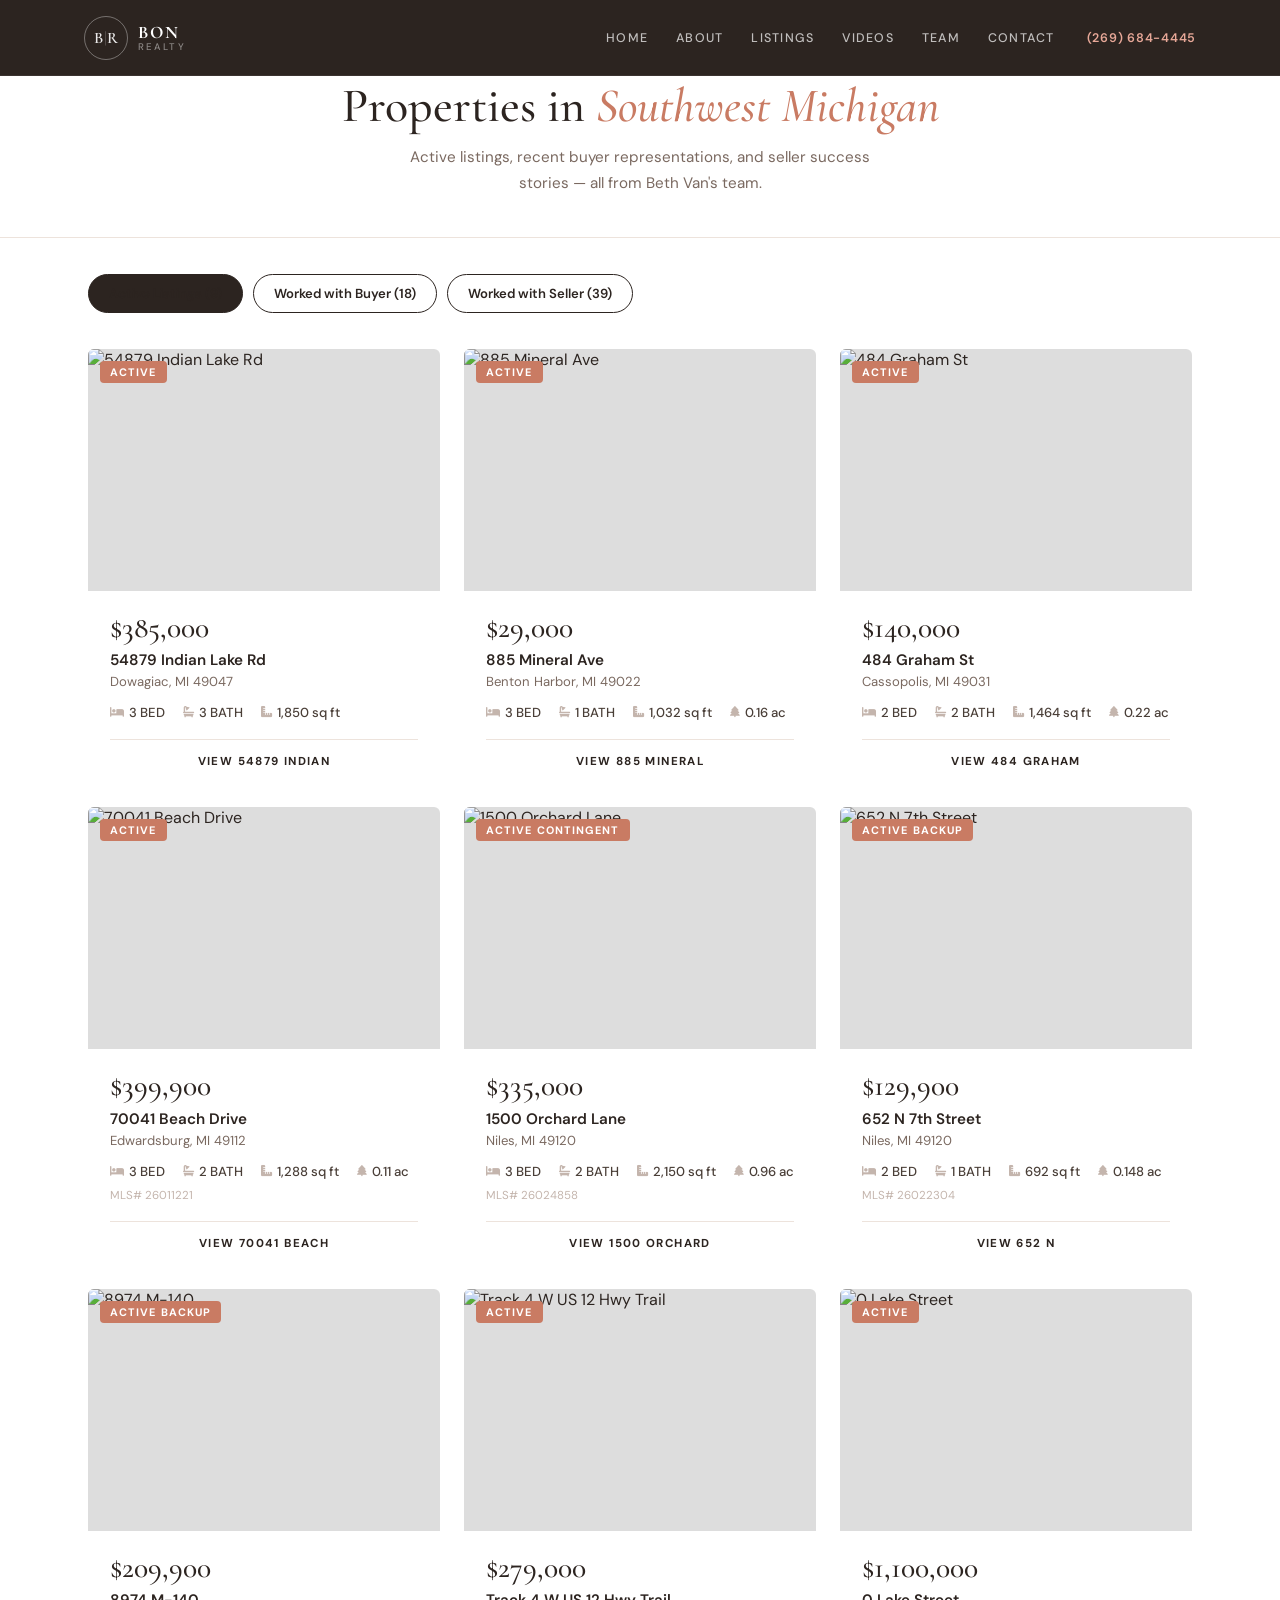
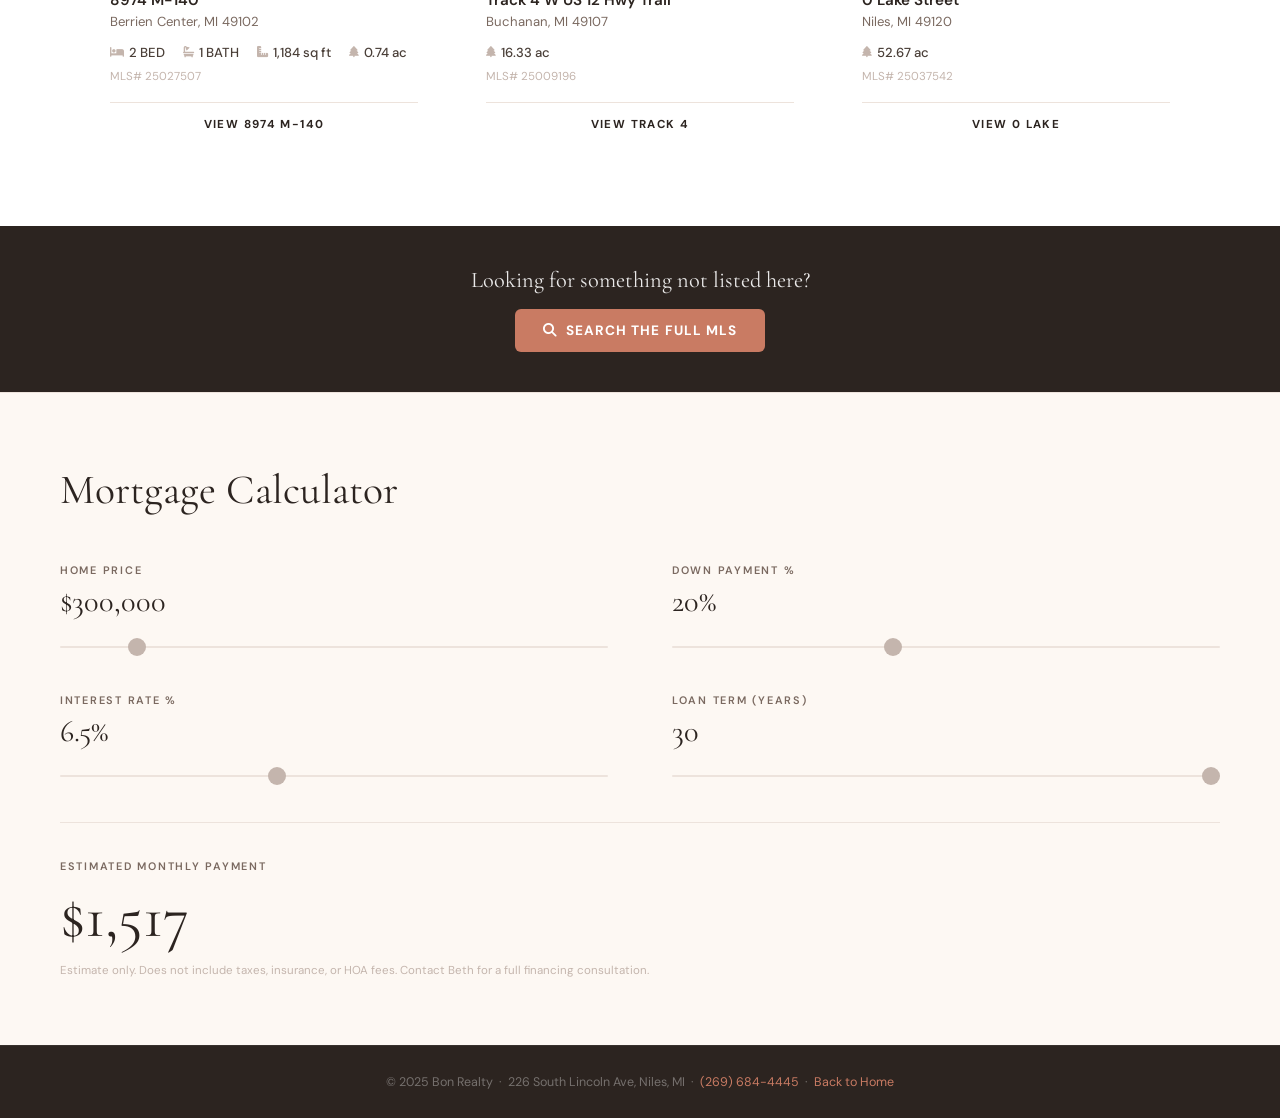
==== commit 4bdebd08: "Standardize navigation across all pages All pages (listings, videos, detail) now use the same nav st" ====
--- a/listings/index.html
+++ b/listings/index.html
@@ -10,74 +10,9 @@
   <link rel="preconnect" href="https://fonts.gstatic.com" crossorigin>
   <link href="https://fonts.googleapis.com/css2?family=Cormorant+Garamond:ital,wght@0,400;0,500;0,600;1,400;1,500&family=DM+Sans:wght@300;400;500;600&display=swap" rel="stylesheet">
   <link rel="stylesheet" href="https://cdnjs.cloudflare.com/ajax/libs/font-awesome/6.5.0/css/all.min.css">
+  <link rel="stylesheet" href="../css/style.css">
 
   <style>
-    /* ── Variables ─────────────────────────────────────────── */
-    :root {
-      --cream:      #F5EFE8;
-      --white:      #FFFFFF;
-      --coral:      #C97B63;
-      --coral-dark: #B0624A;
-      --dark:       #2C2420;
-      --dark-mid:   #4A3F38;
-      --mid:        #7A6960;
-      --light:      #C4B5AD;
-      --border:     #E2D7CF;
-      --serif:      'Cormorant Garamond', Georgia, serif;
-      --sans:       'DM Sans', system-ui, sans-serif;
-      --max:        1180px;
-      --nav-h:      72px;
-      --radius:     8px;
-      --shadow:     0 2px 16px rgba(44,36,32,0.09);
-      --shadow-hover: 0 8px 36px rgba(44,36,32,0.16);
-    }
-
-    *, *::before, *::after { box-sizing: border-box; margin: 0; padding: 0; }
-    html { scroll-behavior: smooth; }
-    body { font-family: var(--sans); background: var(--cream); color: var(--dark); -webkit-font-smoothing: antialiased; }
-    a { text-decoration: none; color: inherit; }
-    img { display: block; max-width: 100%; }
-
-    /* ── Nav ─────────────────────────────────────────────────── */
-    .site-header {
-      position: sticky;
-      top: 0;
-      z-index: 100;
-      background: rgba(255,255,255,0.97);
-      border-bottom: 1px solid var(--border);
-      height: var(--nav-h);
-    }
-    .header-inner {
-      max-width: var(--max);
-      margin: 0 auto;
-      padding: 0 28px;
-      height: 100%;
-      display: flex;
-      align-items: center;
-      gap: 28px;
-    }
-    .logo {
-      display: flex;
-      align-items: center;
-      gap: 10px;
-      flex-shrink: 0;
-    }
-    .logo-monogram {
-      width: 40px; height: 40px;
-      border: 1.5px solid var(--coral);
-      border-radius: 50%;
-      display: flex; align-items: center; justify-content: center;
-      font-family: var(--serif);
-      font-size: 0.95rem; font-weight: 600;
-      color: var(--coral);
-    }
-    .logo-monogram span { color: var(--light); font-weight: 300; }
-    .logo-text { display: flex; flex-direction: column; line-height: 1; }
-    .logo-bon  { font-family: var(--serif); font-size: 1rem; font-weight: 700; letter-spacing: 0.12em; color: var(--dark); }
-    .logo-sub  { font-family: var(--sans); font-size: 0.55rem; font-weight: 500; letter-spacing: 0.22em; color: var(--mid); text-transform: uppercase; }
-    .nav-links { display: flex; gap: 24px; margin-left: auto; }
-    .nav-links a { font-size: 0.85rem; font-weight: 500; color: var(--dark-mid); transition: color .2s; }
-    .nav-links a:hover, .nav-links a.active { color: var(--coral); }
     .nav-phone { font-size: 0.82rem; font-weight: 600; color: var(--coral); white-space: nowrap; flex-shrink: 0; }
 
     /* ── Page Header ─────────────────────────────────────────── */
@@ -419,26 +354,47 @@
 <body>
 
   <!-- Nav -->
-  <header class="site-header">
+  <!-- ===================== NAV ===================== -->
+  <header class="site-header" id="site-header">
     <div class="header-inner">
       <a href="../index.html" class="logo">
         <div class="logo-monogram">B<span>|</span>R</div>
         <div class="logo-text">
           <span class="logo-bon">BON</span>
-          <span class="logo-sub">REALTY</span>
+          <span class="logo-realty">REALTY</span>
         </div>
       </a>
-      <nav class="nav-links">
+
+      <nav class="main-nav" id="main-nav">
         <a href="../index.html">Home</a>
         <a href="../index.html#about">About</a>
         <a href="index.html" class="active">Listings</a>
-        <a href="../index.html#videos">Videos</a>
+        <a href="../videos/index.html">Videos</a>
         <a href="../index.html#team">Team</a>
         <a href="../index.html#contact">Contact</a>
       </nav>
-      <a href="tel:2696844445" class="nav-phone">(269) 684-4445</a>
+
+      <a href="tel:2696844445" class="header-phone">(269) 684-4445</a>
+
+      <button class="burger" id="burger" aria-label="Open menu">
+        <span></span><span></span><span></span>
+      </button>
     </div>
   </header>
+
+  <!-- Mobile Nav Overlay -->
+  <div class="mobile-nav" id="mobile-nav">
+    <button class="mobile-nav-close" id="mobile-nav-close" aria-label="Close menu">
+      <i class="fas fa-times"></i>
+    </button>
+    <a href="../index.html" class="mobile-link">Home</a>
+    <a href="../index.html#about" class="mobile-link">About</a>
+    <a href="index.html" class="mobile-link">Listings</a>
+    <a href="../videos/index.html" class="mobile-link">Videos</a>
+    <a href="../index.html#team" class="mobile-link">Team</a>
+    <a href="../index.html#contact" class="mobile-link">Contact</a>
+    <a href="tel:2696844445" class="mobile-phone">(269) 684-4445</a>
+  </div>
 
   <!-- Page Hero -->
   <div class="page-hero">
@@ -656,5 +612,7 @@
 
     initCalc('lp-');
   </script>
+
+  <script src="../js/main.js"></script>
 </body>
 </html>
--- a/css/style.css
+++ b/css/style.css
@@ -0,0 +1,1147 @@
+/* ============================================================
+   BON REALTY — Warm, Homey, Personal
+   ============================================================ */
+
+/* ─── Variables ────────────────────────────────────────────── */
+:root {
+  --cream:       #FDF8F3;
+  --warm-white:  #FFFFFF;
+  --coral:       #C97B63;
+  --coral-dark:  #B0624A;
+  --coral-light: #E8A898;
+  --dark:        #2C2420;
+  --dark-mid:    #4A3F38;
+  --mid:         #7A6960;
+  --light:       #C4B5AD;
+  --border:      #EDE3DC;
+  --shadow-sm:   0 2px 12px rgba(44,36,32,0.08);
+  --shadow-md:   0 6px 28px rgba(44,36,32,0.14);
+  --shadow-lg:   0 12px 48px rgba(44,36,32,0.18);
+  --radius:      6px;
+  --radius-lg:   16px;
+  --serif:       'Cormorant Garamond', Georgia, serif;
+  --sans:        'DM Sans', system-ui, sans-serif;
+  --max:         1160px;
+  --nav-h:       76px;
+  --ease:        cubic-bezier(0.4, 0, 0.2, 1);
+}
+
+/* ─── Reset ────────────────────────────────────────────────── */
+*, *::before, *::after { box-sizing: border-box; margin: 0; padding: 0; }
+
+html {
+  scroll-behavior: smooth;
+  font-size: 16px;
+}
+
+body {
+  font-family: var(--sans);
+  color: var(--dark);
+  background: var(--warm-white);
+  -webkit-font-smoothing: antialiased;
+}
+
+a { color: inherit; text-decoration: none; }
+img { display: block; max-width: 100%; }
+ul { list-style: none; }
+button { cursor: pointer; border: none; background: none; font: inherit; }
+
+/* ─── Utilities ─────────────────────────────────────────────── */
+.container {
+  max-width: var(--max);
+  margin: 0 auto;
+  padding: 0 24px;
+}
+
+.eyebrow {
+  font-family: var(--sans);
+  font-size: 0.75rem;
+  font-weight: 600;
+  letter-spacing: 0.18em;
+  text-transform: uppercase;
+  color: var(--coral);
+  margin-bottom: 12px;
+}
+.eyebrow.center { text-align: center; }
+
+.section-heading {
+  font-family: var(--serif);
+  font-size: clamp(2rem, 4vw, 3rem);
+  font-weight: 500;
+  line-height: 1.2;
+  color: var(--dark);
+}
+.section-heading em { font-style: italic; color: var(--coral); }
+.section-heading.center { text-align: center; }
+
+.section-sub {
+  font-size: 1.05rem;
+  color: var(--mid);
+  line-height: 1.7;
+  max-width: 560px;
+  margin: 0 auto;
+}
+.section-sub.center { text-align: center; }
+
+/* Buttons */
+.btn-primary {
+  display: inline-flex;
+  align-items: center;
+  gap: 8px;
+  padding: 14px 30px;
+  background: var(--coral);
+  color: #fff;
+  font-family: var(--sans);
+  font-size: 0.9rem;
+  font-weight: 600;
+  letter-spacing: 0.04em;
+  border-radius: var(--radius);
+  transition: background 0.25s var(--ease), transform 0.2s var(--ease), box-shadow 0.25s;
+}
+.btn-primary:hover {
+  background: var(--coral-dark);
+  transform: translateY(-1px);
+  box-shadow: var(--shadow-md);
+}
+
+.btn-secondary {
+  display: inline-flex;
+  align-items: center;
+  gap: 8px;
+  padding: 13px 28px;
+  background: transparent;
+  color: var(--dark);
+  font-size: 0.9rem;
+  font-weight: 600;
+  border: 1.5px solid var(--border);
+  border-radius: var(--radius);
+  transition: border-color 0.2s, color 0.2s, background 0.2s;
+}
+.btn-secondary:hover {
+  border-color: var(--coral);
+  color: var(--coral);
+  background: rgba(201,123,99,0.05);
+}
+
+.btn-outline {
+  display: inline-flex;
+  align-items: center;
+  gap: 8px;
+  padding: 12px 28px;
+  background: transparent;
+  color: var(--coral);
+  font-size: 0.9rem;
+  font-weight: 600;
+  border: 1.5px solid var(--coral);
+  border-radius: var(--radius);
+  transition: background 0.2s, color 0.2s;
+}
+.btn-outline:hover {
+  background: var(--coral);
+  color: #fff;
+}
+
+.btn-full { width: 100%; justify-content: center; }
+
+
+/* ─── Site Header ────────────────────────────────────────────── */
+.site-header {
+  position: fixed;
+  top: 0; left: 0; right: 0;
+  z-index: 100;
+  height: var(--nav-h);
+  background: var(--dark);
+  border-bottom: 1px solid rgba(255,255,255,0.07);
+  transition: box-shadow 0.3s;
+}
+.site-header.scrolled { box-shadow: 0 2px 20px rgba(0,0,0,0.35); }
+
+.header-inner {
+  max-width: var(--max);
+  margin: 0 auto;
+  padding: 0 24px;
+  height: 100%;
+  display: flex;
+  align-items: center;
+  gap: 32px;
+}
+
+/* Logo */
+.logo {
+  display: flex;
+  align-items: center;
+  gap: 10px;
+  flex-shrink: 0;
+}
+.logo-monogram {
+  width: 44px;
+  height: 44px;
+  border: 1.5px solid rgba(255,255,255,0.35);
+  border-radius: 50%;
+  display: flex;
+  align-items: center;
+  justify-content: center;
+  font-family: var(--serif);
+  font-size: 1rem;
+  font-weight: 600;
+  color: rgba(255,255,255,0.9);
+  letter-spacing: -0.02em;
+  flex-shrink: 0;
+}
+.logo-monogram span { color: rgba(255,255,255,0.3); font-weight: 300; margin: 0 1px; }
+.logo-text {
+  display: flex;
+  flex-direction: column;
+  line-height: 1;
+}
+.logo-bon {
+  font-family: var(--serif);
+  font-size: 1.1rem;
+  font-weight: 700;
+  letter-spacing: 0.12em;
+  color: #fff;
+}
+.logo-realty {
+  font-family: var(--sans);
+  font-size: 0.6rem;
+  font-weight: 500;
+  letter-spacing: 0.22em;
+  color: rgba(255,255,255,0.45);
+  text-transform: uppercase;
+}
+
+/* Nav */
+.main-nav {
+  display: flex;
+  align-items: center;
+  gap: 28px;
+  margin-left: auto;
+}
+.main-nav a {
+  font-size: 0.78rem;
+  font-weight: 500;
+  letter-spacing: 0.1em;
+  text-transform: uppercase;
+  color: rgba(255,255,255,0.7);
+  transition: color 0.2s;
+  position: relative;
+}
+.main-nav a::after {
+  content: '';
+  position: absolute;
+  bottom: -3px; left: 0;
+  width: 0; height: 1px;
+  background: var(--coral-light);
+  transition: width 0.25s var(--ease);
+}
+.main-nav a:hover { color: #fff; }
+.main-nav a:hover::after { width: 100%; }
+
+.header-phone {
+  font-size: 0.78rem;
+  font-weight: 600;
+  letter-spacing: 0.06em;
+  color: var(--coral-light);
+  white-space: nowrap;
+  flex-shrink: 0;
+}
+.header-phone:hover { color: #fff; }
+
+/* Burger */
+.burger {
+  display: none;
+  flex-direction: column;
+  gap: 5px;
+  padding: 4px;
+  margin-left: auto;
+}
+.burger span {
+  display: block;
+  width: 22px;
+  height: 2px;
+  background: var(--dark);
+  border-radius: 2px;
+  transition: transform 0.3s, opacity 0.3s;
+}
+
+/* Mobile Nav */
+.mobile-nav {
+  display: none;
+  position: fixed;
+  inset: 0;
+  z-index: 200;
+  background: var(--dark);
+  flex-direction: column;
+  align-items: center;
+  justify-content: center;
+  gap: 24px;
+  opacity: 0;
+  pointer-events: none;
+  transition: opacity 0.3s;
+}
+.mobile-nav.open {
+  opacity: 1;
+  pointer-events: all;
+}
+.mobile-nav-close {
+  position: absolute;
+  top: 20px; right: 24px;
+  font-size: 1.5rem;
+  color: rgba(255,255,255,0.7);
+}
+.mobile-link {
+  font-family: var(--serif);
+  font-size: 2rem;
+  color: rgba(255,255,255,0.9);
+}
+.mobile-link:hover { color: var(--coral-light); }
+.mobile-phone {
+  font-size: 1rem;
+  font-weight: 600;
+  color: var(--coral-light);
+  margin-top: 8px;
+}
+
+
+/* ─── Hero ───────────────────────────────────────────────────── */
+.hero {
+  position: relative;
+  height: 65vh;
+  min-height: 480px;
+  overflow: hidden;
+  display: flex;
+  align-items: center;
+  justify-content: flex-start;
+}
+
+.hero-bg {
+  position: absolute;
+  inset: 0;
+  background-size: cover;
+  background-position: center;
+}
+
+.hero-overlay {
+  position: absolute;
+  inset: 0;
+  background: linear-gradient(
+    to right,
+    rgba(28,22,18,0.72) 0%,
+    rgba(28,22,18,0.48) 55%,
+    rgba(28,22,18,0.18) 100%
+  );
+}
+
+.hero-content {
+  position: relative;
+  z-index: 2;
+  text-align: left;
+  padding: 0 60px;
+  max-width: 620px;
+}
+.hero-eyebrow {
+  font-family: var(--sans);
+  font-size: 0.72rem;
+  font-weight: 600;
+  letter-spacing: 0.2em;
+  text-transform: uppercase;
+  color: var(--coral-light);
+  margin-bottom: 18px;
+}
+.hero-heading {
+  font-family: var(--serif);
+  font-size: clamp(2.4rem, 5.5vw, 4.2rem);
+  font-weight: 400;
+  color: #fff;
+  line-height: 1.12;
+  margin-bottom: 20px;
+}
+.hero-heading em {
+  font-style: italic;
+  color: var(--coral-light);
+}
+.hero-sub {
+  font-size: 1rem;
+  color: rgba(255,255,255,0.78);
+  line-height: 1.65;
+  margin-bottom: 36px;
+  max-width: 460px;
+}
+.btn-hero {
+  display: inline-block;
+  padding: 15px 36px;
+  background: var(--coral);
+  color: #fff;
+  font-family: var(--sans);
+  font-size: 0.82rem;
+  font-weight: 700;
+  letter-spacing: 0.1em;
+  text-transform: uppercase;
+  border-radius: var(--radius);
+  transition: background 0.25s, transform 0.2s, box-shadow 0.25s;
+}
+.btn-hero:hover {
+  background: var(--coral-dark);
+  transform: translateY(-2px);
+  box-shadow: 0 8px 32px rgba(0,0,0,0.35);
+}
+
+@media (max-width: 640px) {
+  .hero-content { padding: 0 28px; }
+  .hero { height: 75vw; min-height: 360px; }
+}
+
+
+/* ─── Mission Strip ──────────────────────────────────────────── */
+.mission-strip {
+  background: #3A3330;
+  padding: 72px 28px;
+  text-align: center;
+}
+.mission-text {
+  font-family: var(--serif);
+  font-size: clamp(1.2rem, 2.5vw, 1.75rem);
+  font-weight: 400;
+  color: rgba(255,255,255,0.88);
+  line-height: 1.65;
+  max-width: 820px;
+  margin: 0 auto;
+}
+
+
+/* ─── About ──────────────────────────────────────────────────── */
+.about {
+  padding: 96px 0;
+  background: var(--warm-white);
+}
+.about-grid {
+  display: grid;
+  grid-template-columns: 1fr 1fr;
+  gap: 80px;
+  align-items: start;
+}
+
+/* Photo column */
+.about-photo-col { position: relative; }
+.about-photo-frame {
+  position: relative;
+  border-radius: var(--radius-lg);
+  overflow: hidden;
+  background: var(--cream);
+  aspect-ratio: 4/5;
+  max-width: 440px;
+}
+.about-photo {
+  width: 100%;
+  height: 100%;
+  object-fit: cover;
+}
+.photo-fallback {
+  position: absolute;
+  inset: 0;
+  display: none;
+  align-items: center;
+  justify-content: center;
+  font-size: 5rem;
+  color: var(--light);
+}
+.about-photo-frame.no-photo .photo-fallback { display: flex; }
+
+.about-quote-card {
+  position: absolute;
+  bottom: -28px;
+  right: -28px;
+  background: var(--coral);
+  color: #fff;
+  padding: 24px 28px;
+  border-radius: var(--radius-lg);
+  max-width: 260px;
+  box-shadow: var(--shadow-lg);
+}
+.about-quote-card i {
+  font-size: 1.4rem;
+  opacity: 0.6;
+  margin-bottom: 8px;
+  display: block;
+}
+.about-quote-card p {
+  font-family: var(--serif);
+  font-size: 1rem;
+  font-style: italic;
+  line-height: 1.5;
+  margin-bottom: 10px;
+}
+.about-quote-card span {
+  font-size: 0.75rem;
+  font-weight: 600;
+  opacity: 0.8;
+}
+
+/* About content */
+.about-content { padding-top: 8px; }
+.about-lead {
+  font-family: var(--serif);
+  font-size: 1.15rem;
+  color: var(--coral);
+  margin: 6px 0 20px;
+}
+.about-content p {
+  font-size: 0.97rem;
+  line-height: 1.8;
+  color: var(--dark-mid);
+  margin-bottom: 14px;
+}
+
+.about-stats {
+  display: flex;
+  gap: 32px;
+  margin: 28px 0;
+  padding: 24px 0;
+  border-top: 1px solid var(--border);
+  border-bottom: 1px solid var(--border);
+}
+.about-stat {
+  display: flex;
+  flex-direction: column;
+  gap: 2px;
+}
+.about-stat strong {
+  font-family: var(--serif);
+  font-size: 2rem;
+  font-weight: 600;
+  color: var(--coral);
+  line-height: 1;
+}
+.about-stat span {
+  font-size: 0.75rem;
+  font-weight: 500;
+  color: var(--mid);
+  text-transform: uppercase;
+  letter-spacing: 0.06em;
+}
+
+.about-certs {
+  display: flex;
+  flex-wrap: wrap;
+  gap: 8px;
+  margin-bottom: 28px;
+}
+.cert-tag {
+  display: inline-flex;
+  align-items: center;
+  gap: 6px;
+  padding: 5px 12px;
+  background: var(--cream);
+  border: 1px solid var(--border);
+  border-radius: 20px;
+  font-size: 0.78rem;
+  font-weight: 500;
+  color: var(--dark-mid);
+}
+.cert-tag i { color: var(--coral); font-size: 0.65rem; }
+
+.about-actions {
+  display: flex;
+  gap: 12px;
+  flex-wrap: wrap;
+}
+
+
+/* ─── Why Bon Realty ─────────────────────────────────────────── */
+.why {
+  padding: 96px 0;
+  background: var(--cream);
+}
+.why .section-heading { margin: 12px 0 10px; }
+.why .section-sub { margin-bottom: 52px; margin-top: 12px; }
+
+.why-grid {
+  display: grid;
+  grid-template-columns: repeat(4, 1fr);
+  gap: 24px;
+}
+.why-card {
+  background: var(--warm-white);
+  border: 1px solid var(--border);
+  border-radius: var(--radius-lg);
+  padding: 32px 24px;
+  text-align: center;
+  transition: transform 0.25s var(--ease), box-shadow 0.25s;
+}
+.why-card:hover {
+  transform: translateY(-4px);
+  box-shadow: var(--shadow-md);
+}
+.why-icon {
+  width: 56px;
+  height: 56px;
+  border-radius: 50%;
+  background: rgba(201,123,99,0.12);
+  display: flex;
+  align-items: center;
+  justify-content: center;
+  margin: 0 auto 18px;
+}
+.why-icon i { font-size: 1.3rem; color: var(--coral); }
+.why-card h3 {
+  font-family: var(--serif);
+  font-size: 1.2rem;
+  font-weight: 600;
+  margin-bottom: 10px;
+  color: var(--dark);
+}
+.why-card p {
+  font-size: 0.9rem;
+  line-height: 1.7;
+  color: var(--mid);
+}
+
+
+/* ─── Listings ───────────────────────────────────────────────── */
+.listings { background: var(--warm-white); overflow: hidden; }
+.listings-inner {
+  max-width: var(--max);
+  margin: 0 auto;
+  display: grid;
+  grid-template-columns: 1fr 1fr;
+  min-height: 540px;
+}
+.listings-text {
+  padding: 80px 60px 80px 24px;
+  display: flex;
+  flex-direction: column;
+  justify-content: center;
+}
+.listings-text .section-heading { margin: 12px 0 16px; }
+.listings-text > p {
+  font-size: 0.97rem;
+  line-height: 1.8;
+  color: var(--dark-mid);
+  margin-bottom: 28px;
+}
+.listings-buttons {
+  display: flex;
+  gap: 12px;
+  flex-wrap: wrap;
+  margin-bottom: 32px;
+}
+.areas-label {
+  font-size: 0.75rem;
+  font-weight: 600;
+  letter-spacing: 0.1em;
+  text-transform: uppercase;
+  color: var(--mid);
+  margin-bottom: 10px;
+}
+.areas-list {
+  display: flex;
+  flex-wrap: wrap;
+  gap: 8px;
+}
+.areas-list span {
+  padding: 4px 12px;
+  background: var(--cream);
+  border-radius: 20px;
+  font-size: 0.8rem;
+  color: var(--dark-mid);
+  font-weight: 500;
+}
+
+.listings-photo { position: relative; overflow: hidden; }
+.listings-photo-frame {
+  position: absolute;
+  inset: 0;
+}
+.listings-photo-frame img {
+  width: 100%;
+  height: 100%;
+  object-fit: cover;
+}
+
+
+/* ─── Videos ─────────────────────────────────────────────────── */
+.videos {
+  padding: 96px 0;
+  background: var(--cream);
+  position: relative;
+}
+.videos .section-heading { margin: 12px 0 10px; }
+.videos .section-sub { margin-bottom: 52px; margin-top: 12px; }
+
+.videos-grid {
+  display: grid;
+  grid-template-columns: repeat(3, 1fr);
+  gap: 20px;
+}
+.video-card {
+  background: var(--warm-white);
+  border-radius: var(--radius-lg);
+  overflow: hidden;
+  box-shadow: var(--shadow-sm);
+  cursor: pointer;
+  transition: transform 0.25s var(--ease), box-shadow 0.25s;
+}
+.video-card:hover { transform: translateY(-5px); box-shadow: var(--shadow-md); }
+
+.video-thumb {
+  position: relative;
+  aspect-ratio: 16/9;
+  overflow: hidden;
+  background: var(--dark);
+}
+.video-thumb img {
+  width: 100%;
+  height: 100%;
+  object-fit: cover;
+  transition: transform 0.4s var(--ease);
+}
+.video-card:hover .video-thumb img { transform: scale(1.04); }
+
+.video-play-btn {
+  position: absolute;
+  inset: 0;
+  display: flex;
+  align-items: center;
+  justify-content: center;
+  background: rgba(44,36,32,0.3);
+  transition: background 0.25s;
+}
+.video-card:hover .video-play-btn { background: rgba(44,36,32,0.15); }
+.video-play-btn i {
+  font-size: 2.8rem;
+  color: rgba(255,255,255,0.9);
+  filter: drop-shadow(0 2px 8px rgba(0,0,0,0.4));
+  transition: transform 0.2s;
+}
+.video-card:hover .video-play-btn i { transform: scale(1.1); }
+
+.video-info {
+  padding: 16px 18px;
+}
+.video-info h4 {
+  font-family: var(--serif);
+  font-size: 1rem;
+  font-weight: 600;
+  color: var(--dark);
+  margin-bottom: 4px;
+  line-height: 1.3;
+}
+.video-info p {
+  font-size: 0.78rem;
+  color: var(--mid);
+  line-height: 1.5;
+  display: -webkit-box;
+  -webkit-line-clamp: 2;
+  -webkit-box-orient: vertical;
+  overflow: hidden;
+}
+
+.videos-more-wrap {
+  text-align: center;
+  margin-top: 44px;
+}
+
+/* Video Modal */
+.video-modal {
+  position: fixed;
+  inset: 0;
+  z-index: 500;
+  display: flex;
+  align-items: center;
+  justify-content: center;
+  opacity: 0;
+  pointer-events: none;
+  transition: opacity 0.3s;
+}
+.video-modal.open {
+  opacity: 1;
+  pointer-events: all;
+}
+.video-modal-backdrop {
+  position: absolute;
+  inset: 0;
+  background: rgba(44,36,32,0.85);
+}
+.video-modal-inner {
+  position: relative;
+  z-index: 1;
+  width: min(900px, 94vw);
+}
+.video-modal-close {
+  position: absolute;
+  top: -40px;
+  right: 0;
+  color: rgba(255,255,255,0.8);
+  font-size: 1.4rem;
+  transition: color 0.2s;
+}
+.video-modal-close:hover { color: #fff; }
+.video-embed-wrap {
+  aspect-ratio: 16/9;
+  background: #000;
+  border-radius: var(--radius-lg);
+  overflow: hidden;
+}
+.video-embed-wrap iframe {
+  width: 100%;
+  height: 100%;
+}
+
+
+/* ─── Team ───────────────────────────────────────────────────── */
+.team {
+  padding: 96px 0;
+  background: var(--warm-white);
+}
+.team .section-heading { margin: 12px 0 10px; }
+.team .section-sub { margin-bottom: 52px; margin-top: 12px; }
+
+.team-grid {
+  display: grid;
+  grid-template-columns: repeat(3, 1fr);
+  gap: 24px;
+}
+.team-card {
+  border: 1px solid var(--border);
+  border-radius: var(--radius-lg);
+  overflow: hidden;
+  transition: box-shadow 0.25s, transform 0.25s;
+}
+.team-card:hover {
+  box-shadow: var(--shadow-md);
+  transform: translateY(-3px);
+}
+.team-card.featured-agent { border-color: var(--coral); }
+.team-card.featured-agent .team-info { border-top: 2px solid var(--coral); }
+
+.team-photo-wrap {
+  position: relative;
+  background: var(--cream);
+  aspect-ratio: 4/3;
+  overflow: hidden;
+}
+.team-photo-wrap img {
+  width: 100%;
+  height: 100%;
+  object-fit: cover;
+  object-position: top;
+}
+.team-photo-wrap.no-img img { display: none; }
+.team-photo-fallback {
+  position: absolute;
+  inset: 0;
+  display: flex;
+  align-items: center;
+  justify-content: center;
+  font-size: 3rem;
+  color: var(--light);
+}
+.team-photo-wrap img + .team-photo-fallback { display: none; }
+.team-photo-wrap.no-img .team-photo-fallback { display: flex; }
+
+.team-info {
+  padding: 20px 20px 22px;
+  border-top: 1px solid var(--border);
+}
+.team-info h3 {
+  font-family: var(--serif);
+  font-size: 1.15rem;
+  font-weight: 600;
+  margin-bottom: 2px;
+}
+.team-title {
+  font-size: 0.78rem;
+  color: var(--mid);
+  text-transform: uppercase;
+  letter-spacing: 0.08em;
+  font-weight: 600;
+  margin-bottom: 12px;
+}
+.team-contact {
+  display: flex;
+  align-items: center;
+  gap: 6px;
+  font-size: 0.82rem;
+  color: var(--dark-mid);
+  margin-bottom: 4px;
+  transition: color 0.2s;
+}
+.team-contact i { color: var(--coral); font-size: 0.7rem; }
+.team-contact:hover { color: var(--coral); }
+
+
+/* ─── Contact ────────────────────────────────────────────────── */
+.contact {
+  padding: 96px 0;
+  background: var(--cream);
+}
+.contact-grid {
+  display: grid;
+  grid-template-columns: 1fr 1fr;
+  gap: 80px;
+  align-items: start;
+}
+.contact-left .section-heading { margin: 12px 0 16px; }
+.contact-desc {
+  font-size: 0.97rem;
+  line-height: 1.8;
+  color: var(--dark-mid);
+  margin-bottom: 36px;
+}
+.contact-info-list { display: flex; flex-direction: column; gap: 20px; }
+.contact-info-item {
+  display: flex;
+  align-items: flex-start;
+  gap: 16px;
+}
+.contact-icon {
+  width: 40px;
+  height: 40px;
+  border-radius: 50%;
+  background: rgba(201,123,99,0.12);
+  display: flex;
+  align-items: center;
+  justify-content: center;
+  flex-shrink: 0;
+}
+.contact-icon i { color: var(--coral); font-size: 0.9rem; }
+.contact-info-item strong {
+  display: block;
+  font-size: 0.75rem;
+  font-weight: 600;
+  text-transform: uppercase;
+  letter-spacing: 0.08em;
+  color: var(--mid);
+  margin-bottom: 2px;
+}
+.contact-info-item span,
+.contact-info-item a {
+  font-size: 0.95rem;
+  color: var(--dark-mid);
+  line-height: 1.5;
+  transition: color 0.2s;
+}
+.contact-info-item a:hover { color: var(--coral); }
+
+/* Form */
+.contact-form {
+  background: var(--warm-white);
+  border: 1px solid var(--border);
+  border-radius: var(--radius-lg);
+  padding: 36px 32px;
+  box-shadow: var(--shadow-sm);
+}
+.form-row {
+  display: grid;
+  grid-template-columns: 1fr 1fr;
+  gap: 16px;
+}
+.form-group {
+  display: flex;
+  flex-direction: column;
+  gap: 6px;
+  margin-bottom: 16px;
+}
+.form-group label {
+  font-size: 0.8rem;
+  font-weight: 600;
+  color: var(--dark-mid);
+  letter-spacing: 0.03em;
+}
+.form-group input,
+.form-group select,
+.form-group textarea {
+  font-family: var(--sans);
+  font-size: 0.92rem;
+  padding: 11px 14px;
+  background: var(--cream);
+  border: 1.5px solid var(--border);
+  border-radius: var(--radius);
+  color: var(--dark);
+  transition: border-color 0.2s, box-shadow 0.2s;
+  outline: none;
+  resize: vertical;
+}
+.form-group input:focus,
+.form-group select:focus,
+.form-group textarea:focus {
+  border-color: var(--coral);
+  box-shadow: 0 0 0 3px rgba(201,123,99,0.12);
+}
+.form-group input::placeholder,
+.form-group textarea::placeholder { color: var(--light); }
+
+.form-note {
+  text-align: center;
+  font-size: 0.82rem;
+  color: var(--mid);
+  margin-top: 14px;
+}
+.form-note a { color: var(--coral); font-weight: 600; }
+
+
+/* ─── Site Footer ────────────────────────────────────────────── */
+.site-footer {
+  background: var(--dark);
+  color: rgba(255,255,255,0.7);
+  padding: 64px 0 0;
+}
+.footer-grid {
+  display: grid;
+  grid-template-columns: 2fr 1fr 1fr 1.5fr;
+  gap: 48px;
+  padding-bottom: 48px;
+}
+.footer-brand .footer-logo {
+  display: flex;
+  align-items: baseline;
+  gap: 6px;
+  margin-bottom: 12px;
+}
+.footer-brand .logo-bon {
+  font-family: var(--serif);
+  font-size: 1.5rem;
+  font-weight: 700;
+  letter-spacing: 0.12em;
+  color: #fff;
+}
+.footer-brand .logo-realty {
+  font-family: var(--sans);
+  font-size: 0.65rem;
+  font-weight: 500;
+  letter-spacing: 0.22em;
+  color: rgba(255,255,255,0.5);
+  text-transform: uppercase;
+}
+.footer-tagline {
+  font-family: var(--serif);
+  font-style: italic;
+  font-size: 0.95rem;
+  color: rgba(255,255,255,0.6);
+  margin-bottom: 6px;
+}
+.footer-est {
+  font-size: 0.78rem;
+  color: rgba(255,255,255,0.4);
+  margin-bottom: 20px;
+}
+.footer-social {
+  display: flex;
+  gap: 10px;
+}
+.footer-social a {
+  width: 36px;
+  height: 36px;
+  border-radius: 50%;
+  border: 1px solid rgba(255,255,255,0.2);
+  display: flex;
+  align-items: center;
+  justify-content: center;
+  color: rgba(255,255,255,0.6);
+  font-size: 0.85rem;
+  transition: background 0.2s, color 0.2s, border-color 0.2s;
+}
+.footer-social a:hover {
+  background: var(--coral);
+  border-color: var(--coral);
+  color: #fff;
+}
+.footer-col h4 {
+  font-family: var(--sans);
+  font-size: 0.72rem;
+  font-weight: 600;
+  text-transform: uppercase;
+  letter-spacing: 0.14em;
+  color: rgba(255,255,255,0.4);
+  margin-bottom: 16px;
+}
+.footer-col ul { display: flex; flex-direction: column; gap: 10px; }
+.footer-col a {
+  font-size: 0.88rem;
+  color: rgba(255,255,255,0.65);
+  transition: color 0.2s;
+}
+.footer-col a:hover { color: var(--coral-light); }
+.footer-col address {
+  font-style: normal;
+  font-size: 0.88rem;
+  line-height: 1.7;
+  margin-bottom: 10px;
+}
+
+.footer-bottom {
+  border-top: 1px solid rgba(255,255,255,0.08);
+  padding: 20px 0;
+  display: flex;
+  align-items: center;
+  justify-content: space-between;
+  gap: 16px;
+  flex-wrap: wrap;
+}
+.footer-bottom p {
+  font-size: 0.78rem;
+  color: rgba(255,255,255,0.35);
+}
+.footer-equal {
+  display: flex;
+  align-items: center;
+  gap: 6px;
+}
+.footer-equal i {
+  font-size: 0.7rem;
+  padding: 2px;
+  border: 1px solid rgba(255,255,255,0.3);
+  border-radius: 2px;
+}
+
+
+/* ─── Responsive ─────────────────────────────────────────────── */
+@media (max-width: 1024px) {
+  .why-grid { grid-template-columns: repeat(2, 1fr); }
+  .footer-grid { grid-template-columns: 1fr 1fr; gap: 32px; }
+}
+
+@media (max-width: 900px) {
+  .about-grid { grid-template-columns: 1fr; gap: 60px; }
+  .about-photo-frame { max-width: 100%; aspect-ratio: 3/2; }
+  .about-quote-card { position: static; margin-top: 16px; max-width: 100%; }
+  .contact-grid { grid-template-columns: 1fr; gap: 48px; }
+  .listings-inner { grid-template-columns: 1fr; }
+  .listings-photo { height: 300px; position: relative; }
+  .listings-photo-frame { position: static; height: 300px; }
+  .listings-text { padding: 60px 24px; }
+  .team-grid { grid-template-columns: repeat(2, 1fr); }
+}
+
+@media (max-width: 768px) {
+  .main-nav,
+  .header-phone { display: none; }
+  .burger { display: flex; }
+  .mobile-nav { display: flex; }
+
+  .why-grid { grid-template-columns: 1fr; }
+  .videos-grid { grid-template-columns: repeat(2, 1fr); }
+  .footer-grid { grid-template-columns: 1fr 1fr; }
+}
+
+@media (max-width: 560px) {
+  :root { --nav-h: 64px; }
+  .form-row { grid-template-columns: 1fr; }
+  .about-stats { gap: 20px; flex-wrap: wrap; }
+  .team-grid { grid-template-columns: 1fr; }
+  .videos-grid { grid-template-columns: 1fr; }
+  .footer-grid { grid-template-columns: 1fr; }
+  .listings-buttons { flex-direction: column; }
+  .about-actions { flex-direction: column; }
+}
+
+/* ─── Scroll animations ───────────────────────────────────────── */
+.fade-up {
+  opacity: 0;
+  transform: translateY(28px);
+  transition: opacity 0.65s var(--ease), transform 0.65s var(--ease);
+}
+.fade-up.visible {
+  opacity: 1;
+  transform: translateY(0);
+}
